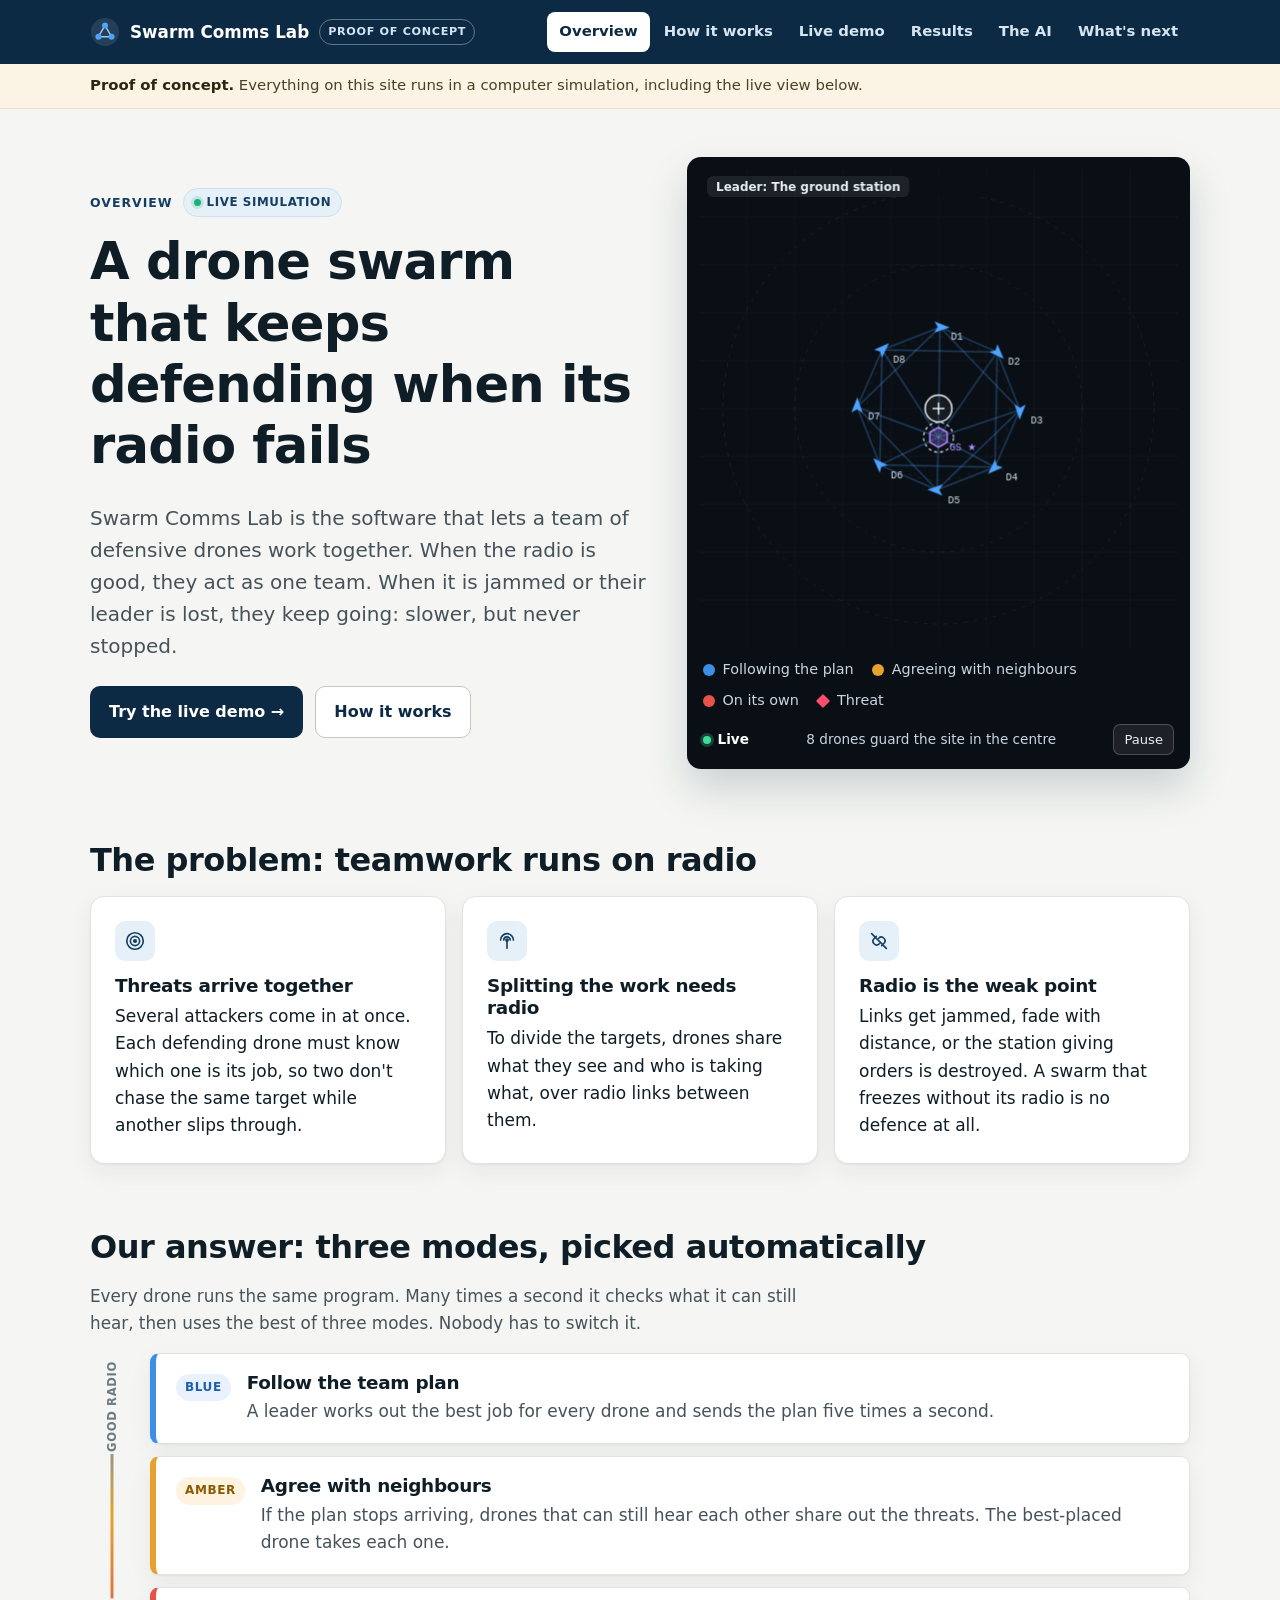
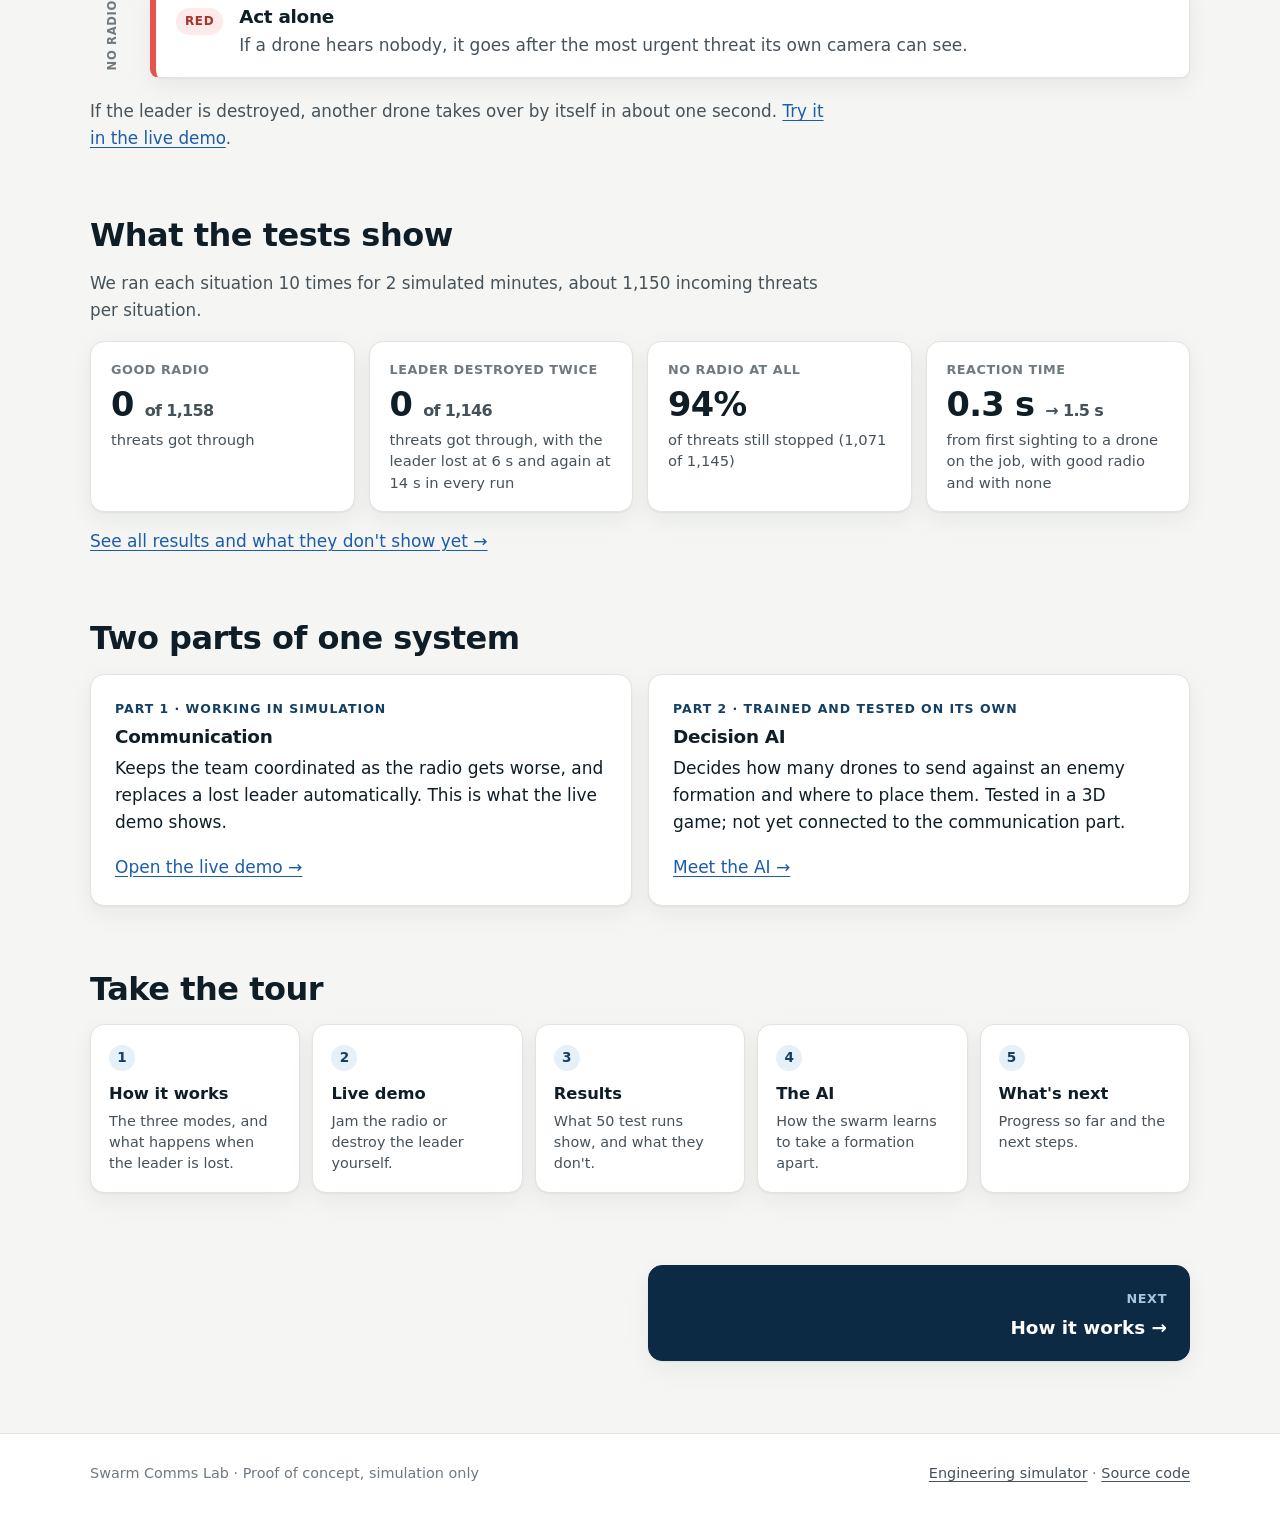
==== investors/index.html @ 2f8d7235 "Add the investor site: a plain-language tour of Swarm Comms Lab Six pages under investors/ for a fir" ====
<!doctype html>
<html lang="en">
<head>
<meta charset="utf-8">
<meta name="viewport" content="width=device-width, initial-scale=1">
<title>Swarm Comms Lab · A drone swarm that keeps defending when its radio fails</title>
<meta name="description" content="Software that keeps a team of defensive drones working together, even when the radio is jammed or the leader is lost.">
<link rel="stylesheet" href="assets/site.css">
<script src="assets/site.js" defer></script>
<script type="module" src="assets/demo.js"></script>
</head>
<body>
<a class="skip" href="#main">Skip to content</a>
<header class="site-header">
  <div class="wrap">
    <a class="brand" href="index.html"><svg viewBox="0 0 32 32" aria-hidden="true"><circle cx="16" cy="16" r="15" fill="#fff" fill-opacity=".1"/><path d="M16 9 L9 21 L23 21 Z" fill="none" stroke="#9fc8ef" stroke-width="1.6"/><circle cx="16" cy="9" r="3.2" fill="#4da3ff"/><circle cx="9" cy="21" r="3.2" fill="#4da3ff"/><circle cx="23" cy="21" r="3.2" fill="#4da3ff"/></svg>Swarm Comms Lab <span class="poc">Proof of concept</span></a>
    <button class="menu-toggle" aria-expanded="false" aria-controls="site-nav">Menu</button>
    <nav class="site-nav" id="site-nav" aria-label="Main">
      <ul>
        <li><a href="index.html" aria-current="page"><span class="step">1</span>Overview</a></li>
        <li><a href="how-it-works.html"><span class="step">2</span>How it works</a></li>
        <li><a href="live-demo.html"><span class="step">3</span>Live demo</a></li>
        <li><a href="results.html"><span class="step">4</span>Results</a></li>
        <li><a href="ai.html"><span class="step">5</span>The AI</a></li>
        <li><a href="next.html"><span class="step">6</span>What's next</a></li>
      </ul>
    </nav>
  </div>
</header>
<div class="notice"><div class="wrap"><b>Proof of concept.</b> Everything on this site runs in a computer simulation, including the live view below.</div></div>

<main id="main">
  <div class="wrap">
    <section class="hero">
      <div>
        <div class="kicker">Overview <span class="chip"><span class="dot"></span>Live simulation</span></div>
        <h1>A drone swarm that keeps defending when its radio fails</h1>
        <p class="lead">Swarm Comms Lab is the software that lets a team of defensive drones work together. When the radio is good, they act as one team. When it is jammed or their leader is lost, they keep going: slower, but never stopped.</p>
        <div class="actions">
          <a class="btn btn-primary" href="live-demo.html">Try the live demo →</a>
          <a class="btn btn-ghost" href="how-it-works.html">How it works</a>
        </div>
      </div>
      <div class="hero-visual" data-demo>
        <div class="radar-card">
          <canvas aria-label="Live simulation: eight drones defend a site in the centre against incoming threats"></canvas>
          <ul class="legend on-dark" style="padding:10px 4px 2px">
            <li><span class="sw m3"></span>Following the plan</li>
            <li><span class="sw m2"></span>Agreeing with neighbours</li>
            <li><span class="sw m1"></span>On its own</li>
            <li><span class="sw enemy"></span>Threat</li>
          </ul>
          <div class="radar-caption"><span class="live">Live</span><span>8 drones guard the site in the centre</span><button type="button" data-action="play">Pause</button></div>
        </div>
      </div>
    </section>
  </div>

  <section class="section">
    <div class="wrap">
      <h2>The problem: teamwork runs on radio</h2>
      <div class="grid-3">
        <div class="card">
          <div class="icon-badge"><svg viewBox="0 0 24 24" fill="none" stroke="currentColor" stroke-width="1.8" stroke-linecap="round" aria-hidden="true"><circle cx="12" cy="12" r="9"/><circle cx="12" cy="12" r="5"/><circle cx="12" cy="12" r="1.4" fill="currentColor"/></svg></div>
          <h3>Threats arrive together</h3>
          <p>Several attackers come in at once. Each defending drone must know which one is its job, so two don't chase the same target while another slips through.</p>
        </div>
        <div class="card">
          <div class="icon-badge"><svg viewBox="0 0 24 24" fill="none" stroke="currentColor" stroke-width="1.8" stroke-linecap="round" aria-hidden="true"><path d="M5 11a7 7 0 0 1 14 0M8.5 11a3.5 3.5 0 0 1 7 0"/><circle cx="12" cy="11" r="1.2" fill="currentColor"/><path d="M12 12.5V20"/></svg></div>
          <h3>Splitting the work needs radio</h3>
          <p>To divide the targets, drones share what they see and who is taking what, over radio links between them.</p>
        </div>
        <div class="card">
          <div class="icon-badge"><svg viewBox="0 0 24 24" fill="none" stroke="currentColor" stroke-width="1.8" stroke-linecap="round" aria-hidden="true"><path d="M9 7 6.5 9.5a4 4 0 0 0 5.7 5.6M15 17l2.5-2.5a4 4 0 0 0-5.7-5.6M4 4l16 16"/></svg></div>
          <h3>Radio is the weak point</h3>
          <p>Links get jammed, fade with distance, or the station giving orders is destroyed. A swarm that freezes without its radio is no defence at all.</p>
        </div>
      </div>
    </div>
  </section>

  <section class="section">
    <div class="wrap">
      <h2>Our answer: three modes, picked automatically</h2>
      <p class="intro">Every drone runs the same program. Many times a second it checks what it can still hear, then uses the best of three modes. Nobody has to switch it.</p>
      <div class="ladder">
        <div class="axis" aria-hidden="true"><span>Good radio</span><span>No radio</span></div>
        <div class="mode m3"><span class="tag">Blue</span><h3>Follow the team plan</h3><p>A leader works out the best job for every drone and sends the plan five times a second.</p></div>
        <div class="mode m2"><span class="tag">Amber</span><h3>Agree with neighbours</h3><p>If the plan stops arriving, drones that can still hear each other share out the threats. The best-placed drone takes each one.</p></div>
        <div class="mode m1"><span class="tag">Red</span><h3>Act alone</h3><p>If a drone hears nobody, it goes after the most urgent threat its own camera can see.</p></div>
      </div>
      <p class="intro" style="margin-top:20px">If the leader is destroyed, another drone takes over by itself in about one second. <a href="live-demo.html">Try it in the live demo</a>.</p>
    </div>
  </section>

  <section class="section">
    <div class="wrap">
      <h2>What the tests show</h2>
      <p class="intro">We ran each situation 10 times for 2 simulated minutes, about 1,150 incoming threats per situation.</p>
      <div class="stats">
        <div class="stat"><div class="label">Good radio</div><div class="value">0 <small>of 1,158</small></div><div class="note">threats got through</div></div>
        <div class="stat"><div class="label">Leader destroyed twice</div><div class="value">0 <small>of 1,146</small></div><div class="note">threats got through, with the leader lost at 6 s and again at 14 s in every run</div></div>
        <div class="stat"><div class="label">No radio at all</div><div class="value">94%</div><div class="note">of threats still stopped (1,071 of 1,145)</div></div>
        <div class="stat"><div class="label">Reaction time</div><div class="value">0.3 s <small>→ 1.5 s</small></div><div class="note">from first sighting to a drone on the job, with good radio and with none</div></div>
      </div>
      <p style="margin-top:16px"><a href="results.html">See all results and what they don't show yet →</a></p>
    </div>
  </section>

  <section class="section">
    <div class="wrap">
      <h2>Two parts of one system</h2>
      <div class="grid-2">
        <div class="card">
          <div class="kicker" style="margin-bottom:8px">Part 1 · Working in simulation</div>
          <h3>Communication</h3>
          <p>Keeps the team coordinated as the radio gets worse, and replaces a lost leader automatically. This is what the live demo shows.</p>
          <p><a href="live-demo.html">Open the live demo →</a></p>
        </div>
        <div class="card">
          <div class="kicker" style="margin-bottom:8px">Part 2 · Trained and tested on its own</div>
          <h3>Decision AI</h3>
          <p>Decides how many drones to send against an enemy formation and where to place them. Tested in a 3D game; not yet connected to the communication part.</p>
          <p><a href="ai.html">Meet the AI →</a></p>
        </div>
      </div>
    </div>
  </section>

  <section class="section">
    <div class="wrap">
      <h2>Take the tour</h2>
      <ol class="tour">
        <li><a href="how-it-works.html"><b>How it works</b><span>The three modes, and what happens when the leader is lost.</span></a></li>
        <li><a href="live-demo.html"><b>Live demo</b><span>Jam the radio or destroy the leader yourself.</span></a></li>
        <li><a href="results.html"><b>Results</b><span>What 50 test runs show, and what they don't.</span></a></li>
        <li><a href="ai.html"><b>The AI</b><span>How the swarm learns to take a formation apart.</span></a></li>
        <li><a href="next.html"><b>What's next</b><span>Progress so far and the next steps.</span></a></li>
      </ol>
    </div>
  </section>

  <div class="wrap">
    <nav class="pager" aria-label="Next page">
      <a class="next primary" href="how-it-works.html"><span class="dir">Next</span><b>How it works →</b></a>
    </nav>
  </div>
</main>

<footer class="site-footer">
  <div class="wrap">
    <span>Swarm Comms Lab · Proof of concept, simulation only</span>
    <span><a href="../index.html">Engineering simulator</a> · <a href="https://github.com/mailabhiramsrinivas-art/swarm-comms-lab">Source code</a></span>
  </div>
</footer>
</body>
</html>
---- investors/assets/site.css ----
/* Swarm Comms Lab, investor site. One light design system shared by every page. */
:root {
  color-scheme: light;
  --page: #f5f6f3;
  --card: #ffffff;
  --ink: #0f1d26;
  --ink-2: #46525a;
  --muted: #6f7a80;
  --line: #e1e4df;
  --line-strong: #c3c8c2;
  --brand: #0c2a43;
  --brand-2: #143f63;
  --link: #1c5cab;
  --focus: #2a78d6;
  /* the three drone modes, the same hues the simulator draws */
  --m3: #3b8fe6;
  --m2: #e5a32e;
  --m1: #e5534b;
  --gs: #8f6ad8;
  --m3-wash: #e8f1fc;
  --m2-wash: #fdf3e0;
  --m1-wash: #fcebea;
  --bar: #2a78d6;
  --good-bg: #ebf6ef;
  --good-line: #c4e5cf;
  --warn-bg: #fdf4e3;
  --warn-line: #f0dcae;
  --radar: #0a0f15;
  --radius: 14px;
  --radius-sm: 9px;
  --shadow: 0 1px 2px rgba(15, 29, 38, 0.05), 0 8px 24px rgba(15, 29, 38, 0.06);
  --max: 1140px;
  font-family: system-ui, -apple-system, "Segoe UI", Roboto, sans-serif;
}

* { box-sizing: border-box; }
html { scroll-behavior: smooth; }
body { margin: 0; background: var(--page); color: var(--ink); font-size: 17px; line-height: 1.6; -webkit-font-smoothing: antialiased; }
img, svg { max-width: 100%; }
img { height: auto; }
a { color: var(--link); text-underline-offset: 3px; }
a:hover { text-decoration-thickness: 2px; }
:focus-visible { outline: 3px solid var(--focus); outline-offset: 2px; border-radius: 4px; }
h1, h2, h3 { line-height: 1.2; letter-spacing: -0.015em; margin: 0 0 .5em; }
h1 { font-size: clamp(2rem, 4.4vw, 3.2rem); font-weight: 750; }
h2 { font-size: clamp(1.45rem, 2.6vw, 2rem); font-weight: 720; }
h3 { font-size: 1.15rem; font-weight: 680; }
p { margin: 0 0 1em; }
.wrap { max-width: var(--max); margin: 0 auto; padding: 0 20px; }
.skip { position: absolute; left: -999px; top: 8px; background: var(--card); padding: 8px 12px; z-index: 30; }
.skip:focus { left: 8px; }

/* ---------- header / navigation ---------- */
.site-header { background: var(--brand); color: #fff; position: sticky; top: 0; z-index: 20; }
.site-header .wrap { display: flex; align-items: center; gap: 20px; min-height: 64px; }
.brand { display: flex; align-items: center; gap: 10px; color: #fff; text-decoration: none; font-weight: 720; font-size: 1.05rem; white-space: nowrap; }
.brand svg { width: 30px; height: 30px; flex: none; }
.brand .poc { font-size: .7rem; font-weight: 650; letter-spacing: .06em; text-transform: uppercase; padding: 3px 8px; border: 1px solid rgba(255,255,255,.35); border-radius: 99px; color: #d4e4f2; }
.site-nav { margin-left: auto; }
.site-nav ul { list-style: none; display: flex; gap: 2px; margin: 0; padding: 0; }
.site-nav a { display: block; padding: 8px 12px; border-radius: 8px; color: #d6e5f1; text-decoration: none; font-size: .93rem; font-weight: 560; }
.site-nav a:hover { background: rgba(255,255,255,.1); color: #fff; }
.site-nav a[aria-current="page"] { background: #fff; color: var(--brand); }
.site-nav .step { display: none; }
.menu-toggle { display: none; margin-left: auto; background: transparent; color: #fff; border: 1px solid rgba(255,255,255,.4); border-radius: 8px; padding: 7px 12px; font: inherit; font-size: .9rem; cursor: pointer; }
@media (max-width: 560px) { .brand .poc { display: none; } .brand { font-size: 1rem; } }
@media (max-width: 940px) {
  .menu-toggle { display: block; }
  .site-nav { display: none; position: absolute; left: 0; right: 0; top: 64px; background: var(--brand); padding: 8px 16px 16px; box-shadow: 0 12px 24px rgba(0,0,0,.2); }
  .site-nav.open { display: block; }
  .site-nav ul { flex-direction: column; gap: 4px; }
  .site-nav a { padding: 11px 12px; font-size: 1rem; }
  .site-nav .step { display: inline-block; width: 1.6em; color: #8fb0cc; font-variant-numeric: tabular-nums; }
  .site-nav a[aria-current="page"] .step { color: var(--brand); }
}

/* ---------- notice banner ---------- */
.notice { background: #fbf3e4; border-bottom: 1px solid #efe0c2; font-size: .93rem; color: #4d3f22; }
.notice .wrap { padding-top: 10px; padding-bottom: 10px; }
.notice b { color: #2e2511; }

/* ---------- page head ---------- */
main { padding-bottom: 72px; }
.page-head { padding: 48px 0 8px; }
.kicker { display: flex; flex-wrap: wrap; align-items: center; gap: 10px; margin-bottom: 14px; font-size: .78rem; font-weight: 700; letter-spacing: .08em; text-transform: uppercase; color: var(--brand-2); }
.chip { display: inline-flex; align-items: center; gap: 6px; padding: 4px 10px; border-radius: 99px; background: #e6f0f8; color: var(--brand-2); font-size: .74rem; letter-spacing: .05em; border: 1px solid #cfe0ee; }
.chip .dot { width: 7px; height: 7px; border-radius: 50%; background: #1baf7a; box-shadow: 0 0 0 3px rgba(27,175,122,.18); }
.lead { font-size: clamp(1.08rem, 1.6vw, 1.25rem); color: var(--ink-2); max-width: 46em; }
.muted { color: var(--muted); }
.small { font-size: .88rem; }

/* ---------- sections ---------- */
.section { margin-top: 64px; }
.section > .wrap > p.intro, .section p.intro { color: var(--ink-2); max-width: 44em; font-size: 1.05rem; }
.card { background: var(--card); border: 1px solid var(--line); border-radius: var(--radius); box-shadow: var(--shadow); padding: 24px; }
.grid-3 { display: grid; grid-template-columns: repeat(3, minmax(0, 1fr)); gap: 16px; }
.grid-2 { display: grid; grid-template-columns: repeat(2, minmax(0, 1fr)); gap: 16px; }
@media (max-width: 860px) { .grid-3, .grid-2 { grid-template-columns: 1fr; } }
.card h3 { margin-bottom: .35em; }
.card p:last-child { margin-bottom: 0; }
.icon-badge { width: 40px; height: 40px; border-radius: 10px; display: grid; place-items: center; background: #e6f0f8; color: var(--brand-2); margin-bottom: 14px; }
.icon-badge svg { width: 22px; height: 22px; }

/* ---------- buttons ---------- */
.actions { display: flex; flex-wrap: wrap; gap: 12px; margin-top: 24px; }
.btn { display: inline-flex; align-items: center; gap: 8px; padding: 12px 18px; border-radius: 10px; font: inherit; font-weight: 640; font-size: 1rem; text-decoration: none; cursor: pointer; border: 1px solid transparent; }
.btn-primary { background: var(--brand); color: #fff; }
.btn-primary:hover { background: var(--brand-2); }
.btn-ghost { background: var(--card); color: var(--brand); border-color: var(--line-strong); }
.btn-ghost:hover { border-color: var(--brand); }

/* ---------- hero ---------- */
.hero { display: grid; grid-template-columns: minmax(0, 1.05fr) minmax(0, .95fr); gap: 40px; align-items: center; padding: 48px 0 8px; }
@media (max-width: 900px) { .hero { grid-template-columns: 1fr; gap: 28px; } }
.hero-visual { position: relative; }
.radar-card { background: var(--radar); border-radius: var(--radius); padding: 12px; box-shadow: 0 20px 40px rgba(12, 42, 67, .18); }
.radar-card canvas { display: block; width: 100%; aspect-ratio: 1; border-radius: 8px; }
.radar-caption { display: flex; align-items: center; justify-content: space-between; gap: 12px; color: #c9d6e2; font-size: .85rem; padding: 10px 4px 2px; }
.live { display: inline-flex; align-items: center; gap: 7px; font-weight: 650; color: #fff; }
.live::before { content: ""; width: 8px; height: 8px; border-radius: 50%; background: #3ddc97; box-shadow: 0 0 0 3px rgba(61,220,151,.25); }
.radar-caption button { background: rgba(255,255,255,.08); color: #e6eef6; border: 1px solid rgba(255,255,255,.2); border-radius: 7px; padding: 4px 10px; font: inherit; font-size: .82rem; cursor: pointer; }

/* ---------- legend (drone modes) ---------- */
.legend { display: flex; flex-wrap: wrap; gap: 8px 18px; font-size: .9rem; color: var(--ink-2); margin: 0; padding: 0; list-style: none; }
.legend li { display: inline-flex; align-items: center; gap: 8px; }
.sw { width: 12px; height: 12px; border-radius: 50%; flex: none; }
.sw.m3 { background: var(--m3); } .sw.m2 { background: var(--m2); } .sw.m1 { background: var(--m1); } .sw.gs { background: var(--gs); }
.sw.enemy { background: #ff4d6d; border-radius: 1px; width: 10px; height: 10px; transform: rotate(45deg); margin: 0 1px; }
.sw.site { background: #e8eef5; border: 2px solid #9aa9b8; }
.legend.on-dark { color: #c9d6e2; }

/* ---------- the three modes ladder ---------- */
.ladder { display: grid; grid-template-columns: 44px minmax(0, 1fr); gap: 0 16px; }
.ladder .axis { grid-row: 1 / 4; position: relative; display: flex; flex-direction: column; justify-content: space-between; align-items: center; font-size: .72rem; font-weight: 700; letter-spacing: .06em; text-transform: uppercase; color: var(--muted); padding: 6px 0; }
.ladder .axis::before { content: ""; position: absolute; top: 28px; bottom: 28px; left: 50%; width: 3px; transform: translateX(-50%); border-radius: 3px; background: linear-gradient(var(--m3), var(--m2), var(--m1)); }
.ladder .axis span { background: var(--page); position: relative; padding: 2px 0; writing-mode: vertical-rl; transform: rotate(180deg); }
.mode { display: grid; grid-template-columns: auto minmax(0, 1fr); gap: 4px 16px; align-items: start; background: var(--card); border: 1px solid var(--line); border-left: 6px solid; border-radius: var(--radius-sm); padding: 18px 20px; margin-bottom: 12px; box-shadow: var(--shadow); }
.mode:last-child { margin-bottom: 0; }
.mode.m3 { border-left-color: var(--m3); } .mode.m2 { border-left-color: var(--m2); } .mode.m1 { border-left-color: var(--m1); }
.mode .tag { grid-row: 1 / 3; font-size: .75rem; font-weight: 700; letter-spacing: .05em; text-transform: uppercase; padding: 4px 9px; border-radius: 99px; white-space: nowrap; margin-top: 2px; }
.mode.m3 .tag { background: var(--m3-wash); color: #1d5fa8; } .mode.m2 .tag { background: var(--m2-wash); color: #8a5a00; } .mode.m1 .tag { background: var(--m1-wash); color: #a8322c; }
.mode h3 { margin: 0; }
.mode p { margin: 0; color: var(--ink-2); }
@media (max-width: 560px) { .mode { grid-template-columns: 1fr; } .mode .tag { grid-row: auto; justify-self: start; } .ladder { grid-template-columns: 1fr; } .ladder .axis { display: none; } }

/* ---------- stat tiles ---------- */
.stats { display: grid; grid-template-columns: repeat(4, minmax(0, 1fr)); gap: 14px; }
.stats.three { grid-template-columns: repeat(3, minmax(0, 1fr)); }
@media (max-width: 900px) { .stats, .stats.three { grid-template-columns: repeat(2, minmax(0, 1fr)); } }
@media (max-width: 480px) { .stats, .stats.three { grid-template-columns: 1fr; } }
.stat { background: var(--card); border: 1px solid var(--line); border-radius: var(--radius); padding: 18px 20px; box-shadow: var(--shadow); }
.stat .label { font-size: .8rem; font-weight: 650; letter-spacing: .04em; text-transform: uppercase; color: var(--muted); }
.stat .value { font-size: 2.1rem; font-weight: 760; letter-spacing: -0.02em; line-height: 1.15; margin: 6px 0 4px; font-variant-numeric: tabular-nums; }
.stat .value small { font-size: 1rem; font-weight: 650; color: var(--ink-2); }
.stat .note { font-size: .92rem; color: var(--ink-2); line-height: 1.45; }

/* ---------- numbered steps ---------- */
.steps { display: grid; grid-template-columns: repeat(4, minmax(0, 1fr)); gap: 14px; list-style: none; padding: 0; margin: 0; counter-reset: s; }
@media (max-width: 900px) { .steps { grid-template-columns: repeat(2, minmax(0, 1fr)); } }
@media (max-width: 520px) { .steps { grid-template-columns: 1fr; } }
.steps li { counter-increment: s; background: var(--card); border: 1px solid var(--line); border-radius: var(--radius); padding: 18px 18px 18px 60px; position: relative; box-shadow: var(--shadow); color: var(--ink-2); font-size: .97rem; }
.steps li::before { content: counter(s); position: absolute; left: 18px; top: 17px; width: 30px; height: 30px; border-radius: 50%; background: var(--brand); color: #fff; display: grid; place-items: center; font-weight: 700; font-size: .9rem; }
.steps li b { color: var(--ink); display: block; }

/* ---------- tour tiles (overview) ---------- */
.tour { display: grid; grid-template-columns: repeat(5, minmax(0, 1fr)); gap: 12px; list-style: none; padding: 0; margin: 0; counter-reset: t; }
@media (max-width: 980px) { .tour { grid-template-columns: repeat(2, minmax(0, 1fr)); } }
@media (max-width: 520px) { .tour { grid-template-columns: 1fr; } }
.tour li { counter-increment: t; }
.tour a { display: block; height: 100%; background: var(--card); border: 1px solid var(--line); border-radius: var(--radius); padding: 18px; text-decoration: none; color: var(--ink); box-shadow: var(--shadow); transition: border-color .15s, transform .15s; }
.tour a:hover { border-color: var(--brand-2); transform: translateY(-2px); }
.tour a::before { content: counter(t); display: inline-grid; place-items: center; width: 26px; height: 26px; border-radius: 50%; background: #e6f0f8; color: var(--brand-2); font-weight: 700; font-size: .85rem; margin-bottom: 10px; }
.tour b { display: block; font-size: 1.02rem; }
.tour span { display: block; color: var(--ink-2); font-size: .9rem; line-height: 1.45; margin-top: 4px; }

/* ---------- callouts ---------- */
.callouts { display: grid; grid-template-columns: repeat(2, minmax(0, 1fr)); gap: 16px; }
@media (max-width: 760px) { .callouts { grid-template-columns: 1fr; } }
.callout { border-radius: var(--radius); padding: 22px 24px; border: 1px solid; }
.callout.good { background: var(--good-bg); border-color: var(--good-line); }
.callout.warn { background: var(--warn-bg); border-color: var(--warn-line); }
.callout h3 { display: flex; align-items: center; gap: 8px; }
.callout ul { margin: 0; padding-left: 1.2em; color: var(--ink-2); }
.callout li { margin-bottom: 8px; }
.callout li:last-child { margin-bottom: 0; }

/* ---------- decision flow (how it works) ---------- */
.flow { display: grid; gap: 0; max-width: 860px; }
.flow-row { display: grid; grid-template-columns: minmax(0, 1fr) 72px minmax(0, 1fr); align-items: center; }
.flow-q, .flow-a { border-radius: var(--radius-sm); padding: 16px 18px; }
.flow-q { background: var(--card); border: 1.5px solid var(--line-strong); font-weight: 640; }
.flow-a { border: 1px solid var(--line); border-left: 6px solid; background: var(--card); box-shadow: var(--shadow); }
.flow-a b { display: block; }
.flow-a span { color: var(--ink-2); font-size: .93rem; line-height: 1.45; display: block; margin-top: 2px; }
.flow-a.m3 { border-left-color: var(--m3); } .flow-a.m2 { border-left-color: var(--m2); } .flow-a.m1 { border-left-color: var(--m1); }
.flow-yes { text-align: center; font-size: .78rem; font-weight: 700; color: var(--muted); text-transform: uppercase; letter-spacing: .05em; position: relative; }
.flow-yes::after { content: ""; display: block; height: 2px; background: var(--line-strong); margin: 4px 8px 0; }
.flow-yes::before { content: ""; position: absolute; right: 6px; bottom: -4px; border: 5px solid transparent; border-left-color: var(--line-strong); }
.flow-no { grid-column: 1; justify-self: center; font-size: .78rem; font-weight: 700; color: var(--muted); text-transform: uppercase; letter-spacing: .05em; padding: 6px 0; display: flex; flex-direction: column; align-items: center; }
.flow-no::before { content: ""; width: 2px; height: 14px; background: var(--line-strong); }
.flow-no::after { content: ""; width: 2px; height: 14px; background: var(--line-strong); }
.flow-last { grid-column: 1; }
@media (max-width: 640px) {
  .flow-row { grid-template-columns: 1fr; }
  .flow-yes { padding: 6px 0; } .flow-yes::after, .flow-yes::before { display: none; }
  .flow-yes span::after { content: " ↓"; }
}

/* ---------- leader-loss timeline ---------- */
.card.timeline { padding: 24px 28px 26px; }
.tl-marks { position: relative; height: 52px; }
.tl-mark { position: absolute; bottom: 0; transform: translateX(-50%); text-align: center; white-space: nowrap; }
.tl-mark .t { font-weight: 760; font-size: 1.05rem; font-variant-numeric: tabular-nums; }
.tl-mark .pin { width: 2px; height: 16px; background: var(--ink); margin: 2px auto 0; }
.tl-track { position: relative; height: 14px; border-radius: 99px; display: flex; overflow: hidden; }
.tl-track .seg { height: 100%; }
.tl-labels { display: grid; grid-template-columns: 36fr 39fr 25fr; gap: 0; margin-top: 16px; }
.tl-labels div { padding-right: 16px; }
.tl-labels div { font-size: .95rem; color: var(--ink-2); }
.tl-labels b { color: var(--ink); display: block; }
@media (max-width: 640px) { .tl-labels { grid-template-columns: 1fr; gap: 12px; } .tl-mark .t { font-size: .95rem; } }

/* ---------- live demo ---------- */
.demo { display: grid; grid-template-columns: minmax(0, 1.15fr) minmax(0, .85fr); gap: 20px; align-items: start; }
@media (max-width: 920px) { .demo { grid-template-columns: 1fr; } }
.demo .radar-card .legend { padding: 10px 4px 4px; }
.panel { background: var(--card); border: 1px solid var(--line); border-radius: var(--radius); box-shadow: var(--shadow); padding: 20px; }
.panel h2 { font-size: 1.15rem; margin-bottom: 12px; }
.panel + .panel { margin-top: 16px; }
.controls { display: grid; gap: 10px; }
.ctl { display: grid; grid-template-columns: 40px minmax(0, 1fr); gap: 2px 12px; align-items: center; text-align: left; width: 100%; background: var(--page); border: 1px solid var(--line); border-radius: 11px; padding: 12px 14px; font: inherit; color: var(--ink); cursor: pointer; transition: border-color .15s, background .15s; }
.ctl:hover { border-color: var(--brand-2); background: #fff; }
.ctl .ic { grid-row: 1 / 3; width: 40px; height: 40px; border-radius: 10px; display: grid; place-items: center; background: #fff; border: 1px solid var(--line); }
.ctl .ic svg { width: 20px; height: 20px; }
.ctl b { font-size: 1rem; }
.ctl span { font-size: .86rem; color: var(--ink-2); line-height: 1.35; }
.ctl[aria-pressed="true"] { background: #fff3f2; border-color: var(--m1); }
.ctl[aria-pressed="true"] b::after { content: "  · ON"; color: #a8322c; font-size: .8rem; letter-spacing: .04em; }
.ctl-row { display: flex; gap: 8px; flex-wrap: wrap; margin-top: 4px; }
.ctl-row button { flex: 1; font: inherit; font-size: .9rem; padding: 9px 10px; border-radius: 9px; border: 1px solid var(--line-strong); background: #fff; cursor: pointer; color: var(--ink); }
.ctl-row button:hover { border-color: var(--brand); }
.readout { display: grid; grid-template-columns: repeat(2, minmax(0, 1fr)); gap: 10px; }
.readout > div { background: var(--page); border-radius: 10px; padding: 10px 12px; }
.readout dt { font-size: .74rem; font-weight: 650; letter-spacing: .05em; text-transform: uppercase; color: var(--muted); }
.readout dd { margin: 2px 0 0; font-size: 1.35rem; font-weight: 740; font-variant-numeric: tabular-nums; }
.readout .wide { grid-column: 1 / -1; }
.readout .wide dd { font-size: 1.05rem; font-weight: 650; }
.modes-bar { display: flex; height: 10px; border-radius: 99px; overflow: hidden; background: var(--line); margin-top: 8px; }
.modes-bar i { display: block; height: 100%; transition: width .3s; }
.modes-count { display: flex; gap: 14px; font-size: .86rem; color: var(--ink-2); margin-top: 6px; flex-wrap: wrap; }
.modes-count span { display: inline-flex; align-items: center; gap: 6px; }
.feed { list-style: none; margin: 0; padding: 0; display: grid; gap: 8px; min-height: 120px; }
.feed li { display: grid; grid-template-columns: 44px minmax(0, 1fr); gap: 8px; font-size: .93rem; color: var(--ink-2); line-height: 1.4; }
.feed time { color: var(--muted); font-variant-numeric: tabular-nums; font-size: .85rem; }
.feed li.fresh { color: var(--ink); font-weight: 600; }
.feed li.none { display: block; color: var(--muted); }

/* ---------- bar chart (results) ---------- */
.chart-card { background: var(--card); border: 1px solid var(--line); border-radius: var(--radius); padding: 24px; box-shadow: var(--shadow); }
.chart-card .sub { color: var(--ink-2); font-size: .95rem; margin-top: -4px; }
.bars { list-style: none; margin: 18px 0 0; padding: 0; display: grid; gap: 12px; }
.bars li { display: grid; grid-template-columns: 210px minmax(0, 1fr); gap: 4px 14px; align-items: center; }
.bars .name { font-size: .95rem; font-weight: 600; }
.bars .name small { display: block; font-weight: 400; color: var(--muted); font-size: .82rem; }
.bars .track { position: relative; height: 26px; display: flex; align-items: center; gap: 10px; border-left: 1px solid var(--line-strong); }
.bars .fill { height: 18px; background: var(--bar); border-radius: 0 4px 4px 0; min-width: 2px; }
.bars .val { font-size: .92rem; font-weight: 650; font-variant-numeric: tabular-nums; white-space: nowrap; }
.bars li:hover .fill { filter: brightness(1.12); }
.axis-row { display: grid; grid-template-columns: 210px minmax(0, 1fr); gap: 14px; margin-top: 8px; }
.axis-ticks { position: relative; height: 18px; font-size: .78rem; color: var(--muted); font-variant-numeric: tabular-nums; }
.axis-ticks span { position: absolute; transform: translateX(-50%); white-space: nowrap; }
.axis-ticks span:first-child { transform: none; }
@media (max-width: 640px) {
  .bars li, .axis-row { grid-template-columns: 1fr; }
  .axis-row > div:first-child { display: none; }
}
.tip { position: fixed; z-index: 40; pointer-events: none; background: var(--ink); color: #fff; font-size: .85rem; line-height: 1.4; padding: 8px 10px; border-radius: 8px; max-width: 260px; box-shadow: 0 8px 20px rgba(0,0,0,.2); opacity: 0; transition: opacity .1s; }
.tip.show { opacity: 1; }

/* ---------- tables ---------- */
details.more { margin-top: 16px; }
details.more summary { cursor: pointer; color: var(--link); font-weight: 600; font-size: .95rem; }
.table-wrap { overflow-x: auto; margin-top: 12px; }
table { border-collapse: collapse; width: 100%; font-size: .93rem; background: var(--card); }
th, td { text-align: left; padding: 10px 12px; border-bottom: 1px solid var(--line); vertical-align: top; }
th { font-size: .78rem; text-transform: uppercase; letter-spacing: .05em; color: var(--muted); font-weight: 650; }
td.num, th.num { text-align: right; font-variant-numeric: tabular-nums; white-space: nowrap; }

/* ---------- technical details fold ---------- */
.tech { margin-top: 40px; background: var(--card); border: 1px solid var(--line); border-radius: var(--radius); }
.tech > summary { cursor: pointer; padding: 18px 22px; font-weight: 680; list-style: none; display: flex; align-items: center; justify-content: space-between; gap: 12px; }
.tech > summary::-webkit-details-marker { display: none; }
.tech > summary::after { content: "Show"; font-size: .85rem; font-weight: 600; color: var(--link); }
.tech[open] > summary::after { content: "Hide"; }
.tech > summary span { color: var(--muted); font-weight: 500; font-size: .9rem; display: block; }
.tech .body { padding: 0 22px 22px; color: var(--ink-2); font-size: .96rem; }
.tech .body h4 { color: var(--ink); margin: 18px 0 6px; font-size: 1rem; }

/* ---------- formation illustration (AI page) ---------- */
.fig-steps { display: grid; grid-template-columns: repeat(3, minmax(0, 1fr)); gap: 16px; }
@media (max-width: 860px) { .fig-steps { grid-template-columns: 1fr; } }
.fig-steps .card { padding: 20px; }
.fig-steps svg { display: block; width: 100%; height: auto; background: #f7f8f6; border-radius: 10px; margin-bottom: 14px; }
.fig-steps .n { font-size: .78rem; font-weight: 700; letter-spacing: .06em; text-transform: uppercase; color: var(--brand-2); }
.shot { margin: 0; }
.shot img { display: block; width: 100%; border-radius: var(--radius); border: 1px solid var(--line); box-shadow: var(--shadow); }
.shot figcaption { font-size: .88rem; color: var(--muted); margin-top: 8px; }

/* ---------- progress timeline (what's next) ---------- */
.road { list-style: none; margin: 0; padding: 0; position: relative; }
.road::before { content: ""; position: absolute; left: 15px; top: 8px; bottom: 8px; width: 2px; background: var(--line-strong); }
.road li { position: relative; padding: 0 0 22px 52px; }
.road li:last-child { padding-bottom: 0; }
.road li::before { content: ""; position: absolute; left: 7px; top: 4px; width: 18px; height: 18px; border-radius: 50%; background: var(--card); border: 3px solid var(--line-strong); }
.road li.done::before { background: #1baf7a; border-color: #1baf7a; }
.road li.next::before { border-color: var(--brand-2); }
.road .when { font-size: .8rem; font-weight: 700; letter-spacing: .05em; text-transform: uppercase; color: var(--muted); }
.road b { display: block; font-size: 1.05rem; }
.road p { margin: 2px 0 0; color: var(--ink-2); }

/* ---------- next / previous ---------- */
.pager { display: grid; grid-template-columns: repeat(2, minmax(0, 1fr)); gap: 16px; margin-top: 72px; }
@media (max-width: 640px) { .pager { grid-template-columns: 1fr; } }
.pager a { display: block; background: var(--card); border: 1px solid var(--line); border-radius: var(--radius); padding: 18px 22px; text-decoration: none; color: var(--ink); box-shadow: var(--shadow); transition: border-color .15s; }
.pager a:hover { border-color: var(--brand-2); }
.pager .dir { font-size: .8rem; font-weight: 650; letter-spacing: .05em; text-transform: uppercase; color: var(--muted); }
.pager b { display: block; font-size: 1.15rem; margin-top: 2px; }
.pager .next { text-align: right; grid-column: 2; }
.pager .next.primary { background: var(--brand); border-color: var(--brand); color: #fff; }
.pager .next.primary .dir { color: #a9c3da; }
@media (max-width: 640px) { .pager .next { grid-column: 1; text-align: left; } }

/* ---------- footer ---------- */
.site-footer { border-top: 1px solid var(--line); background: var(--card); padding: 28px 0; font-size: .9rem; color: var(--muted); }
.site-footer .wrap { display: flex; flex-wrap: wrap; justify-content: space-between; gap: 12px; }
.site-footer a { color: var(--ink-2); }

@media (prefers-reduced-motion: reduce) { html { scroll-behavior: auto; } .tour a, .pager a { transition: none; } }
.stats.five { grid-template-columns: repeat(5, minmax(0, 1fr)); }
@media (max-width: 1000px) { .stats.five { grid-template-columns: repeat(3, minmax(0, 1fr)); } }
@media (max-width: 640px) { .stats.five { grid-template-columns: repeat(2, minmax(0, 1fr)); } }
.steps.three { grid-template-columns: repeat(3, minmax(0, 1fr)); }
@media (max-width: 760px) { .steps.three { grid-template-columns: 1fr; } }
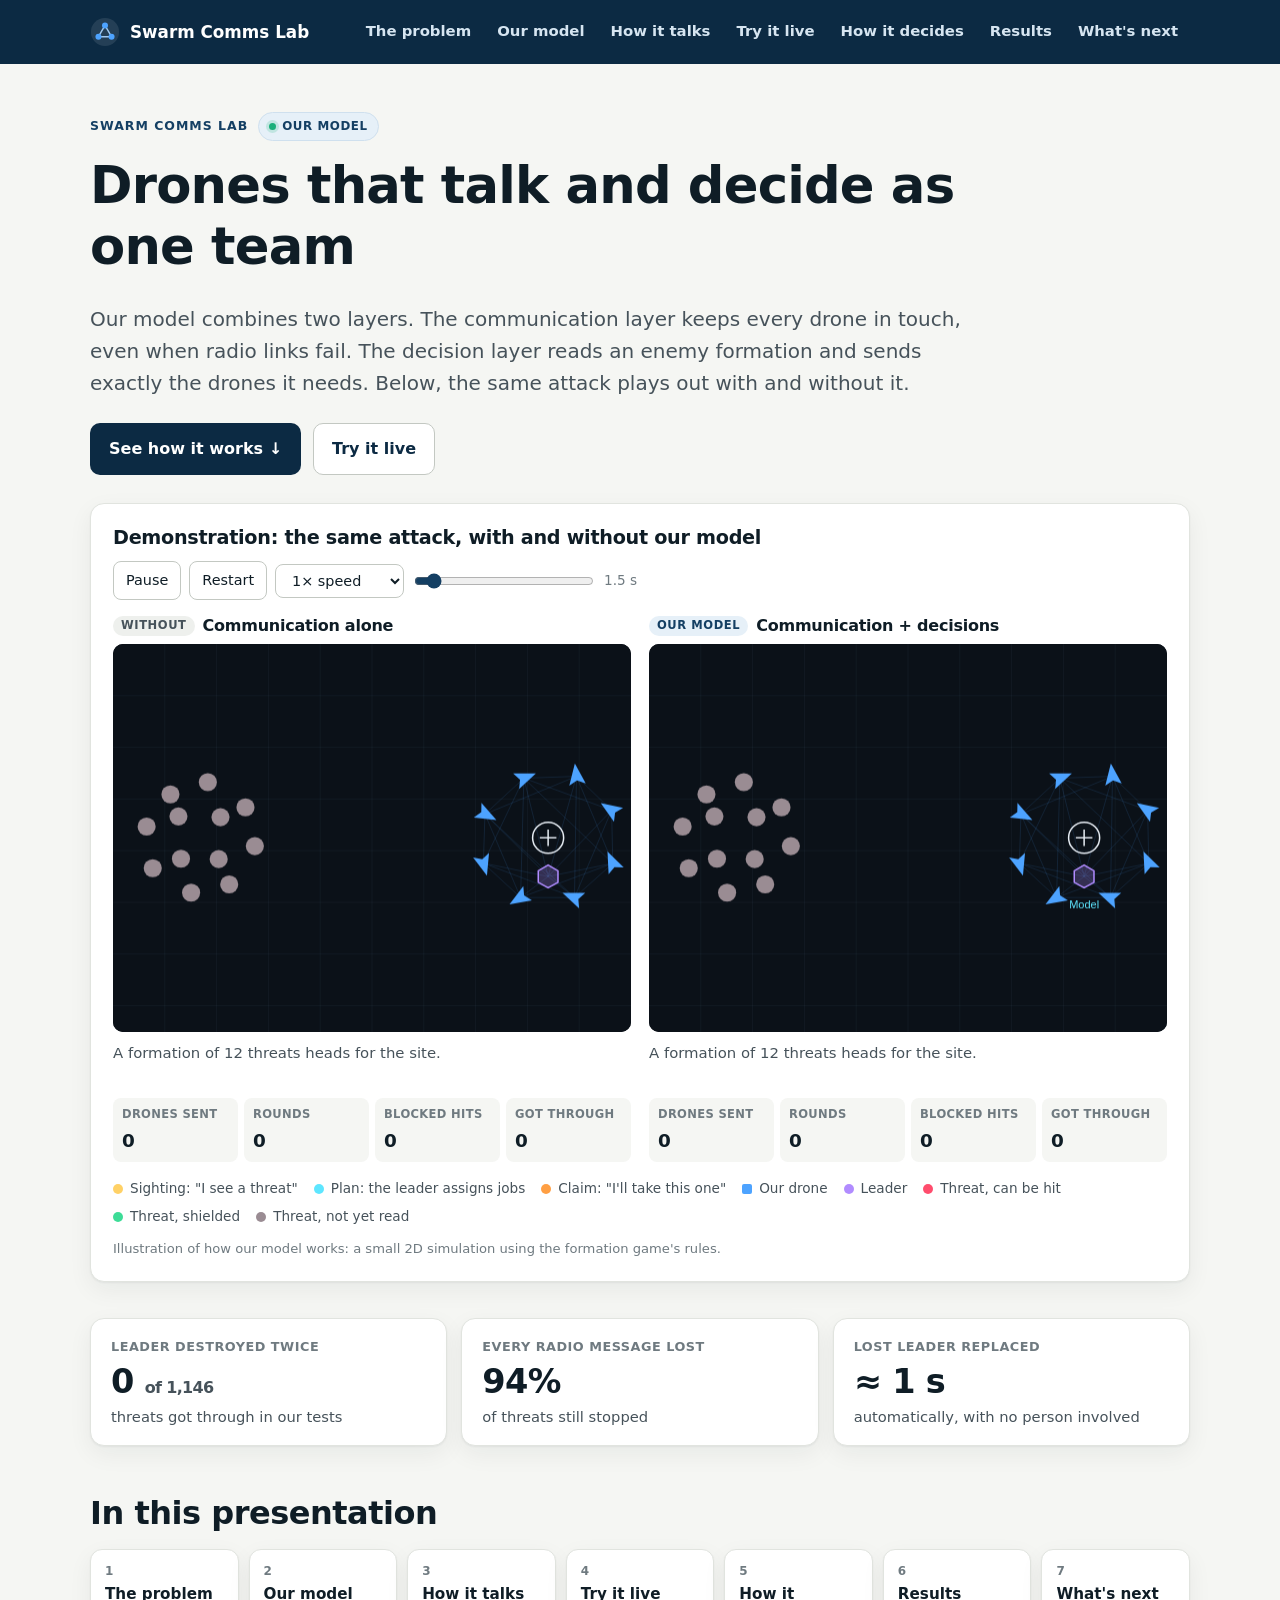
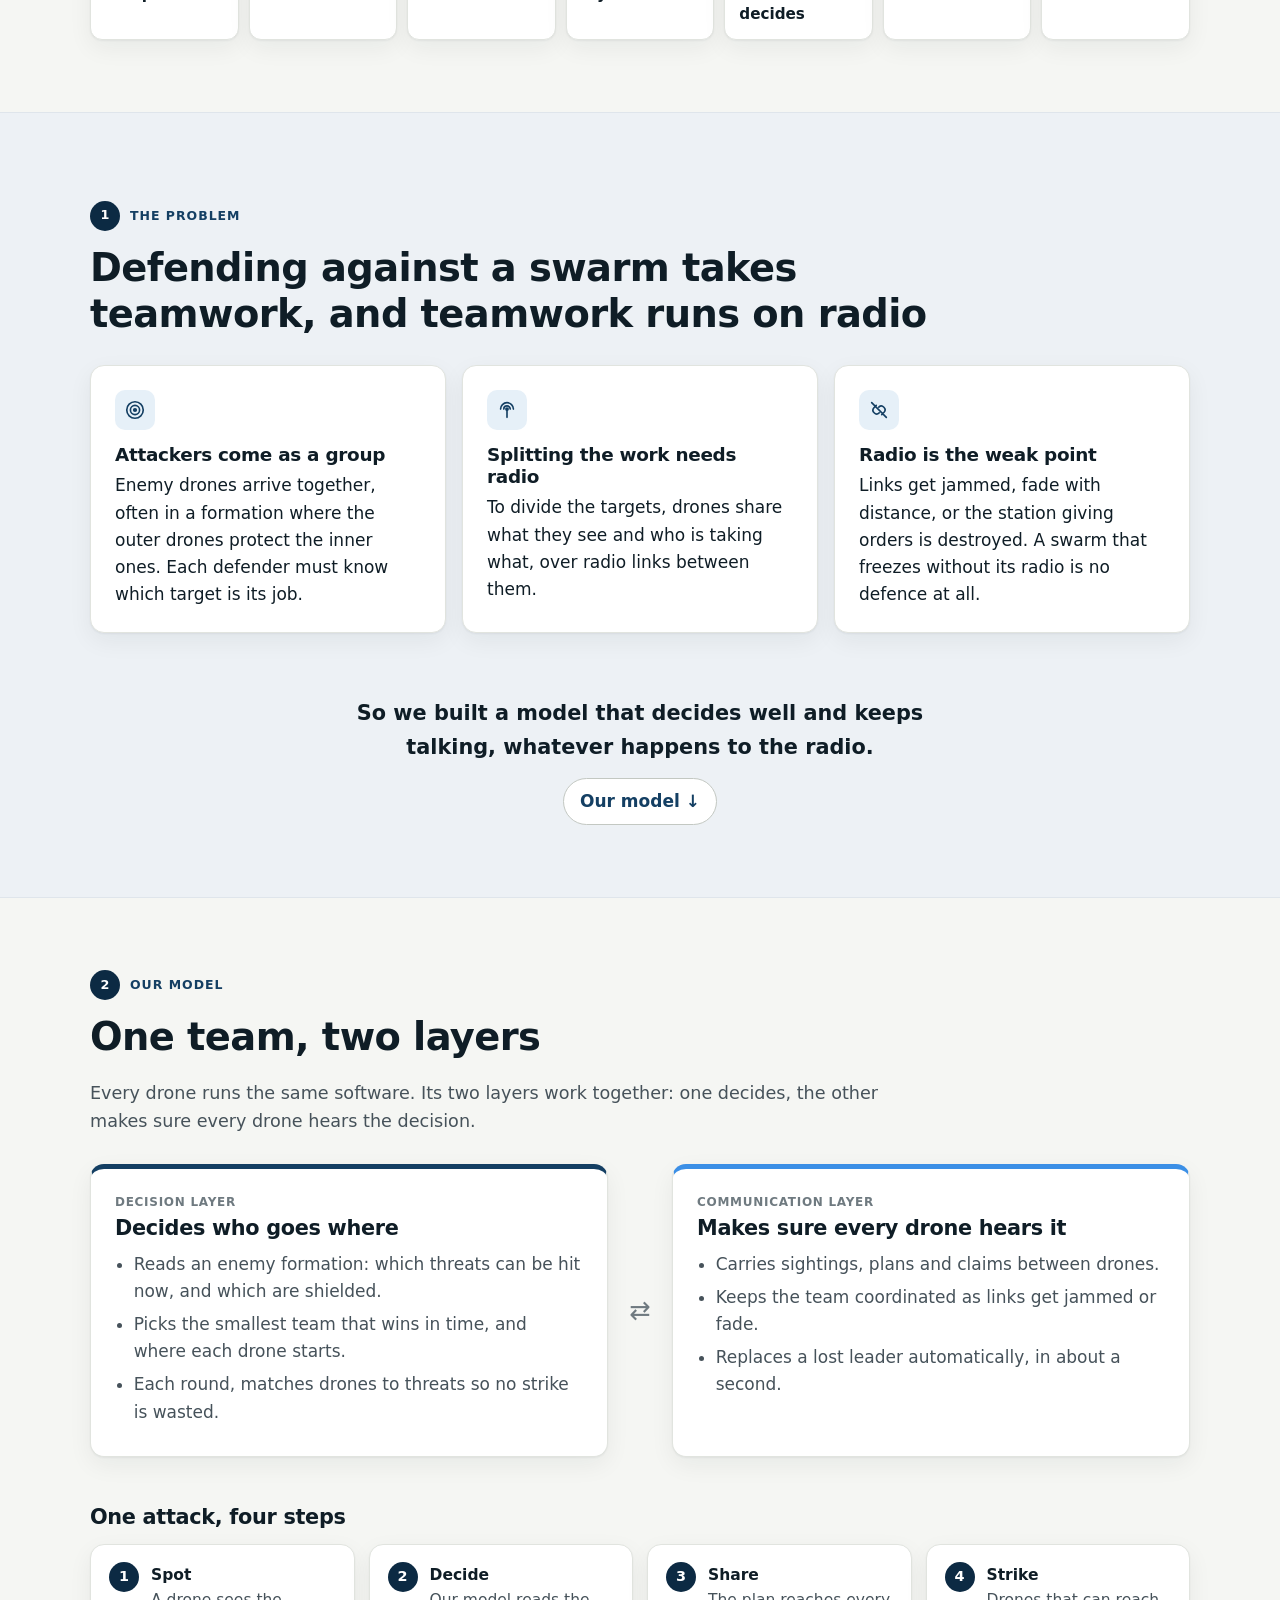
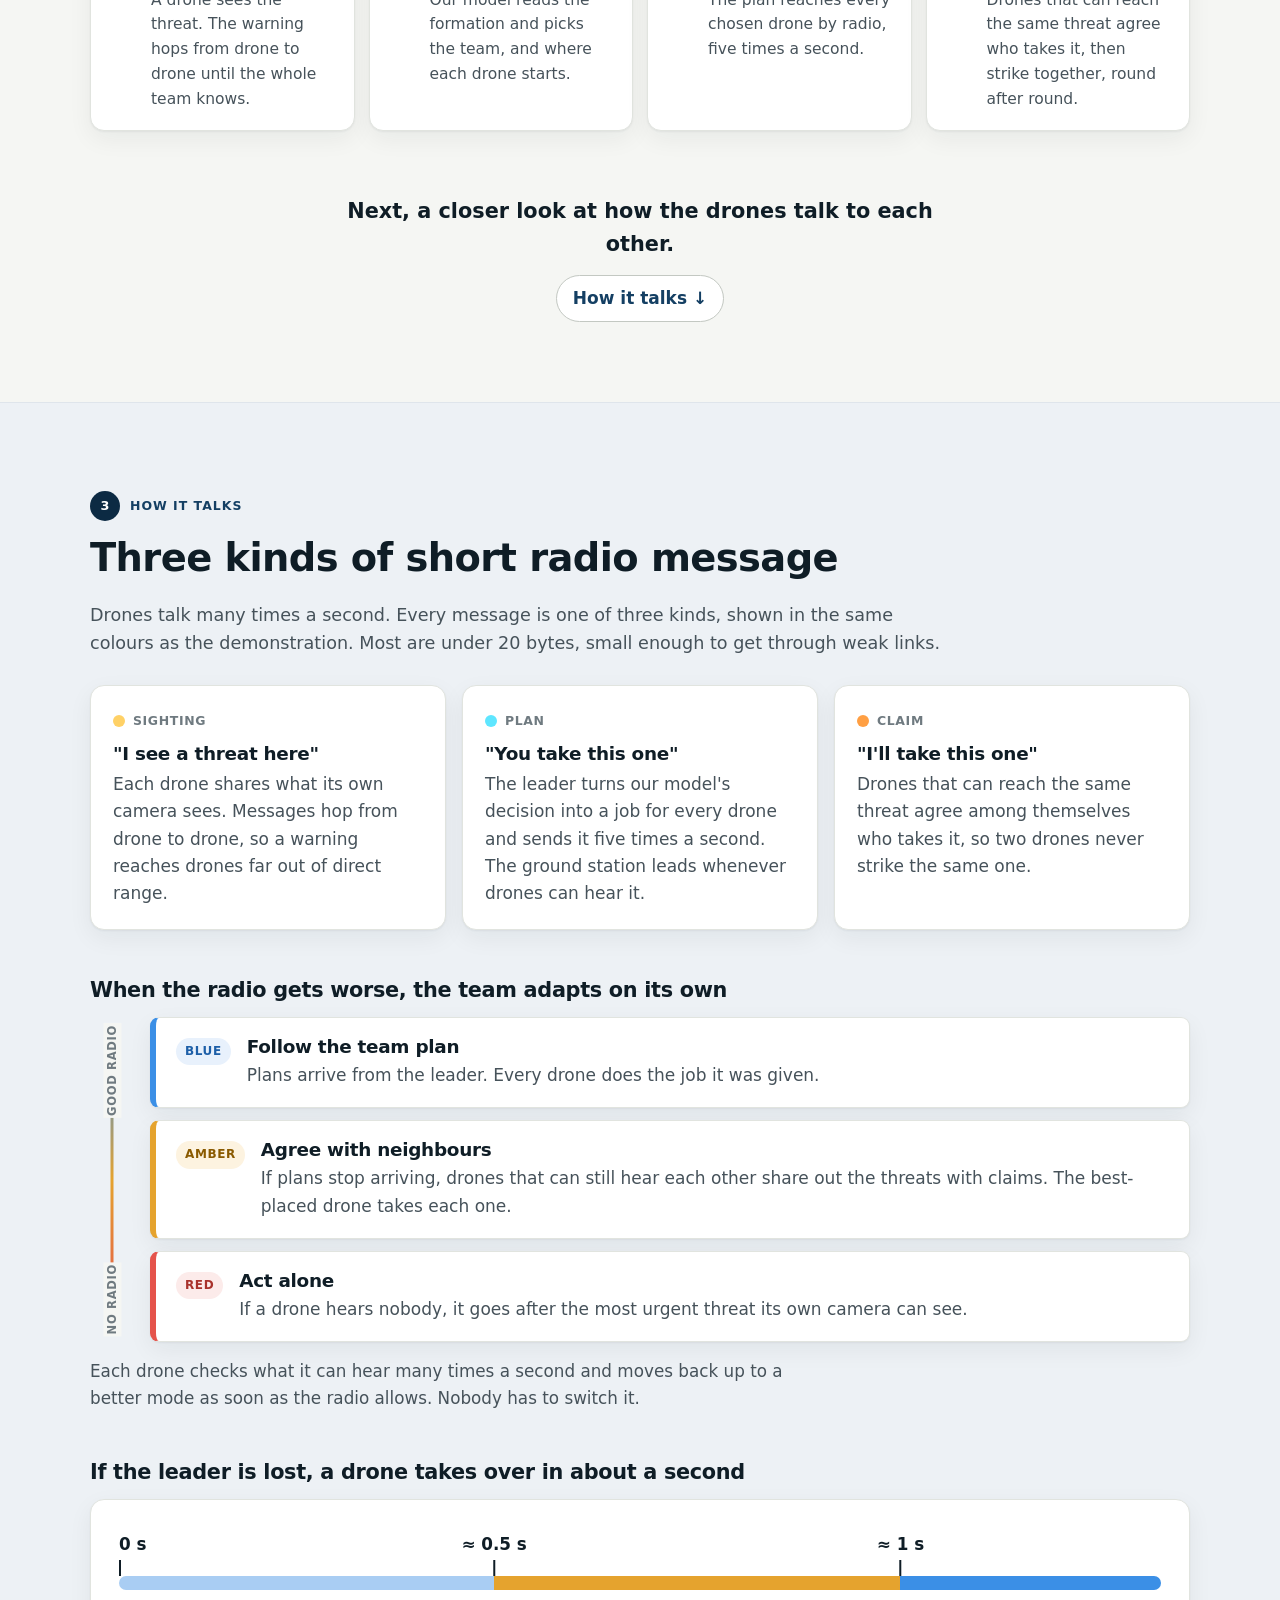
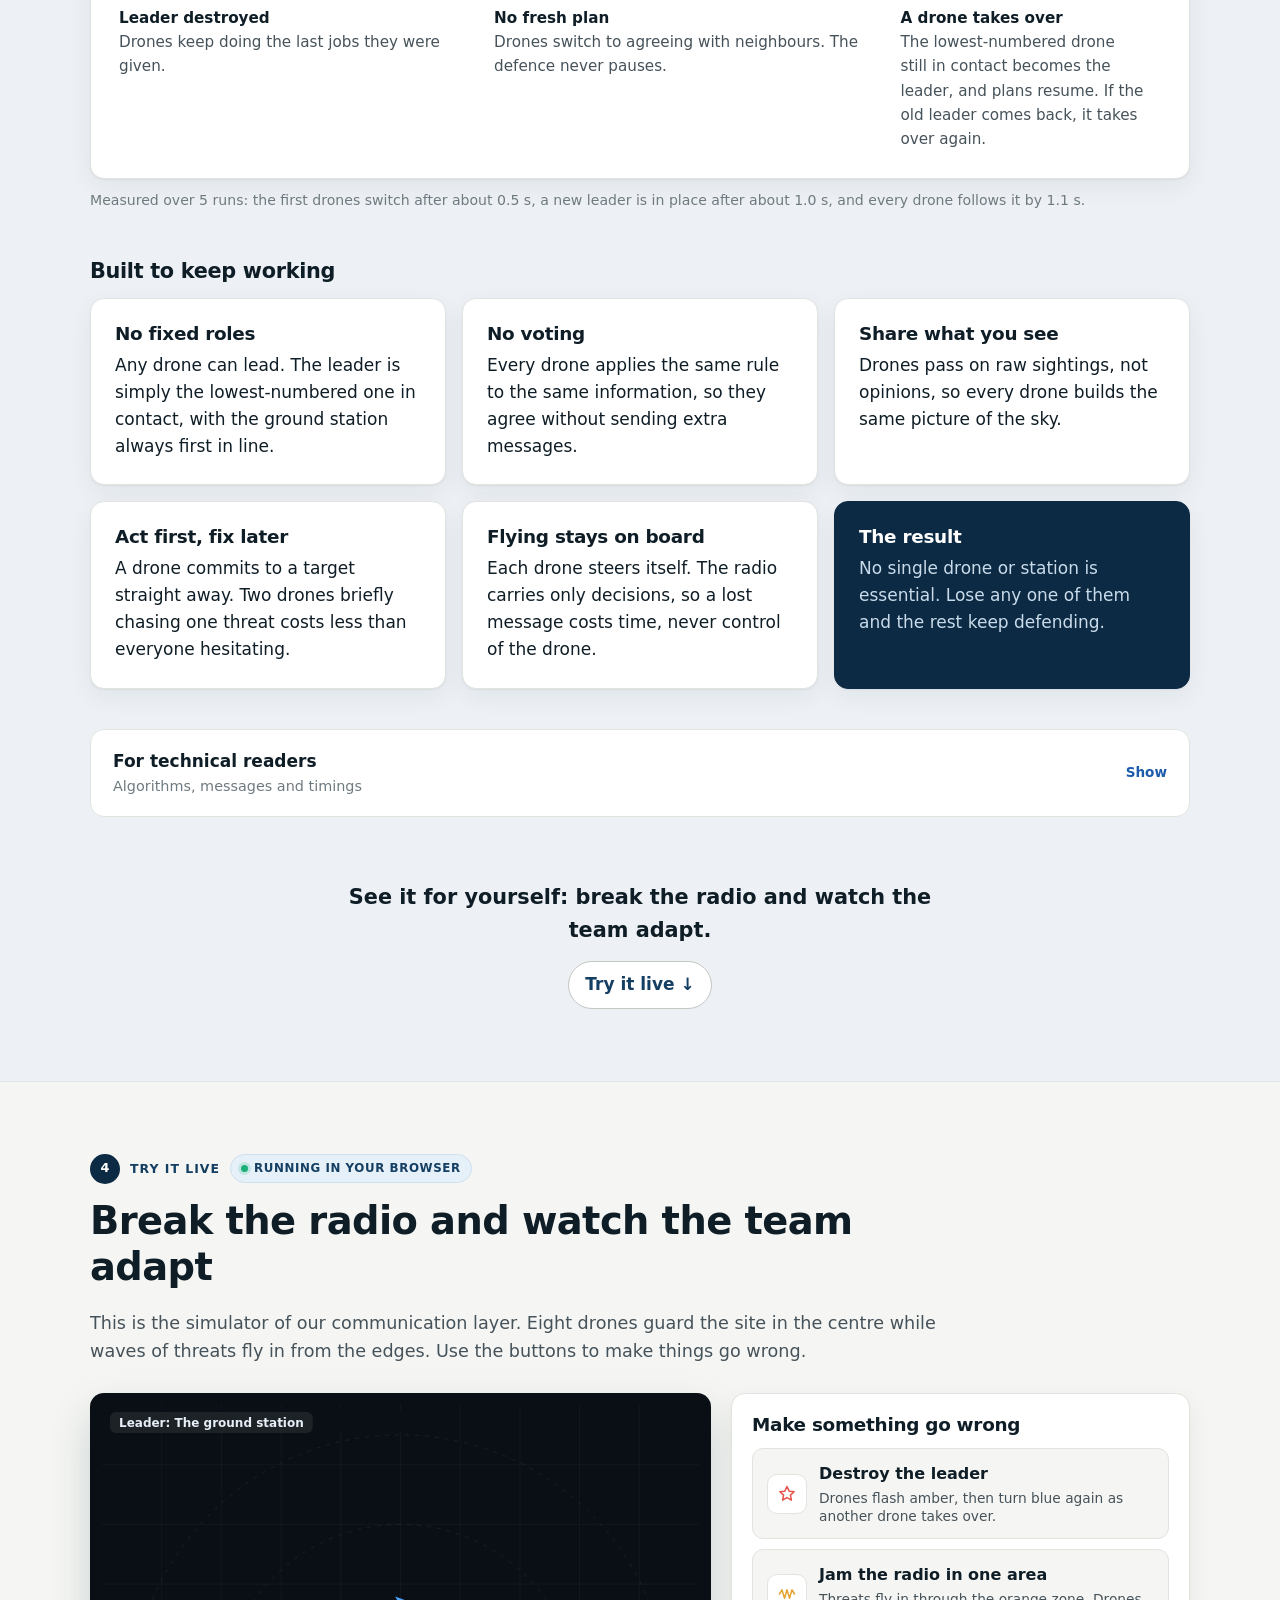
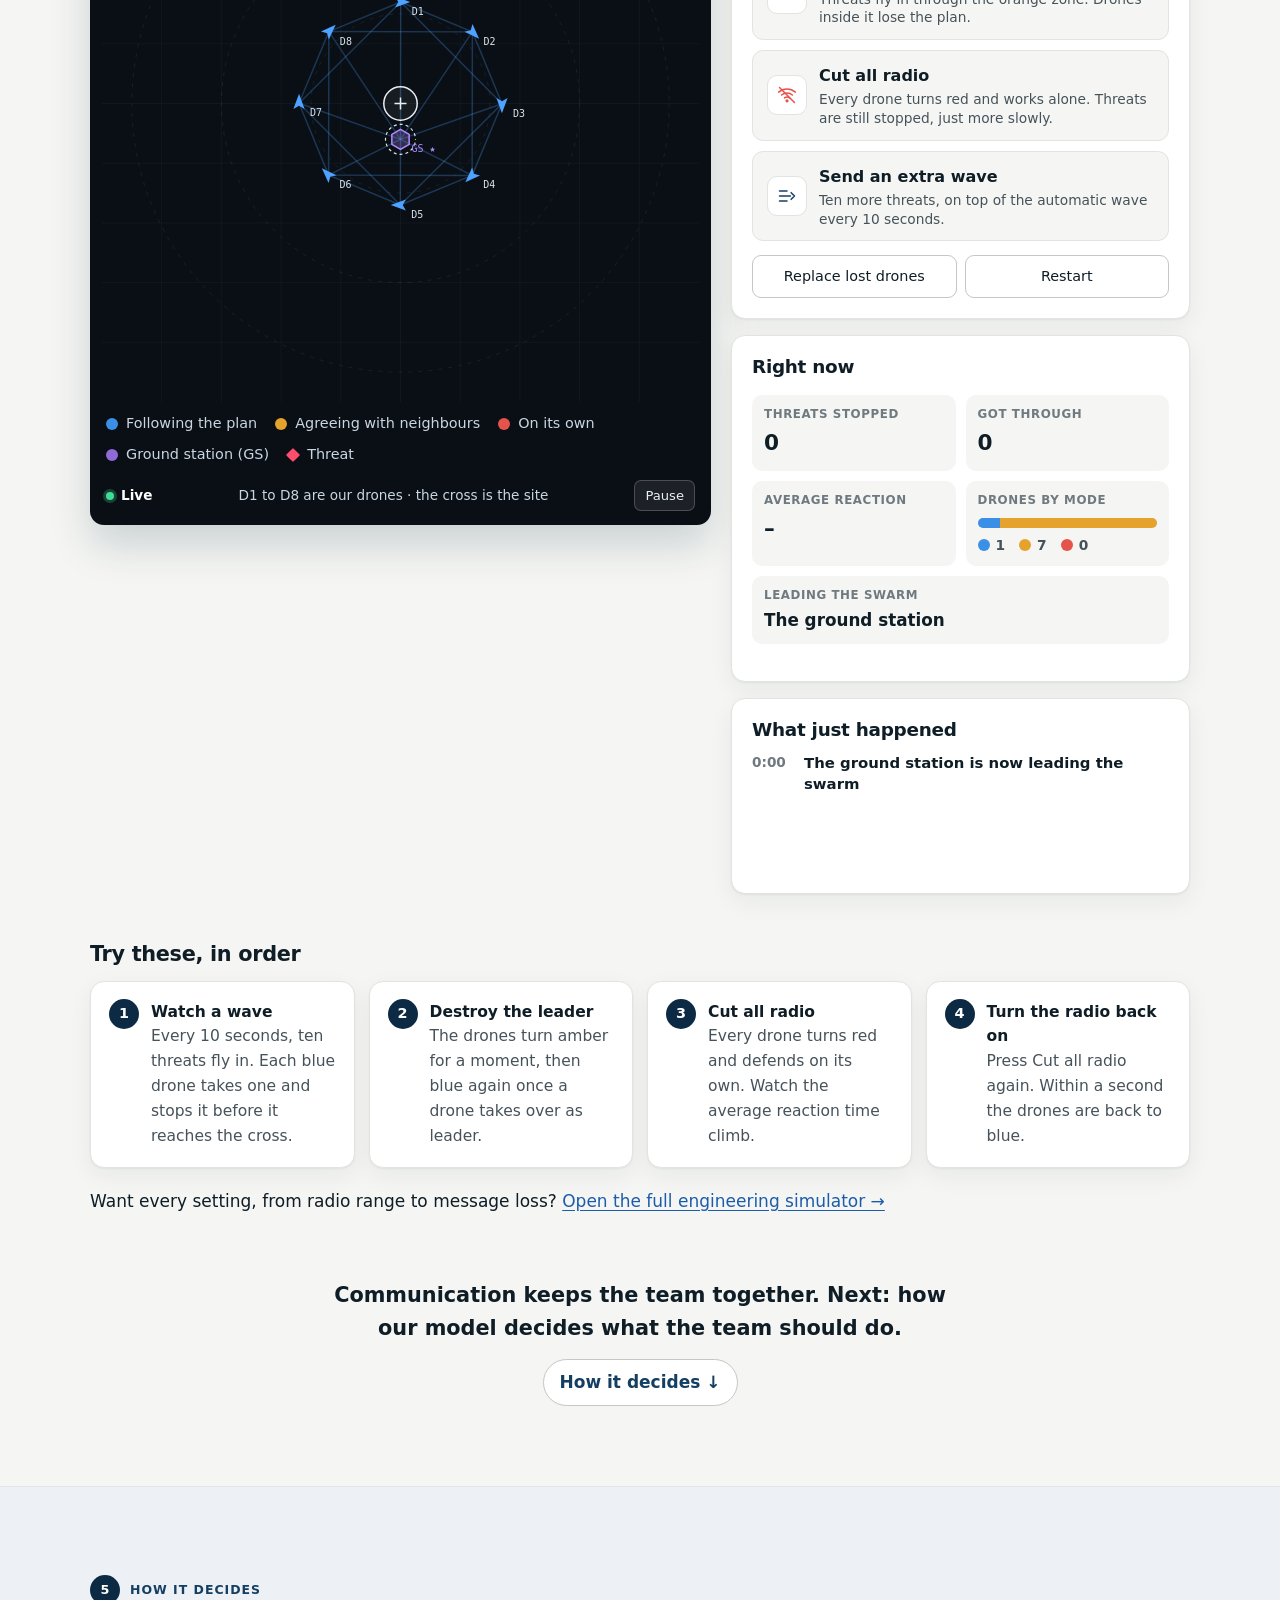
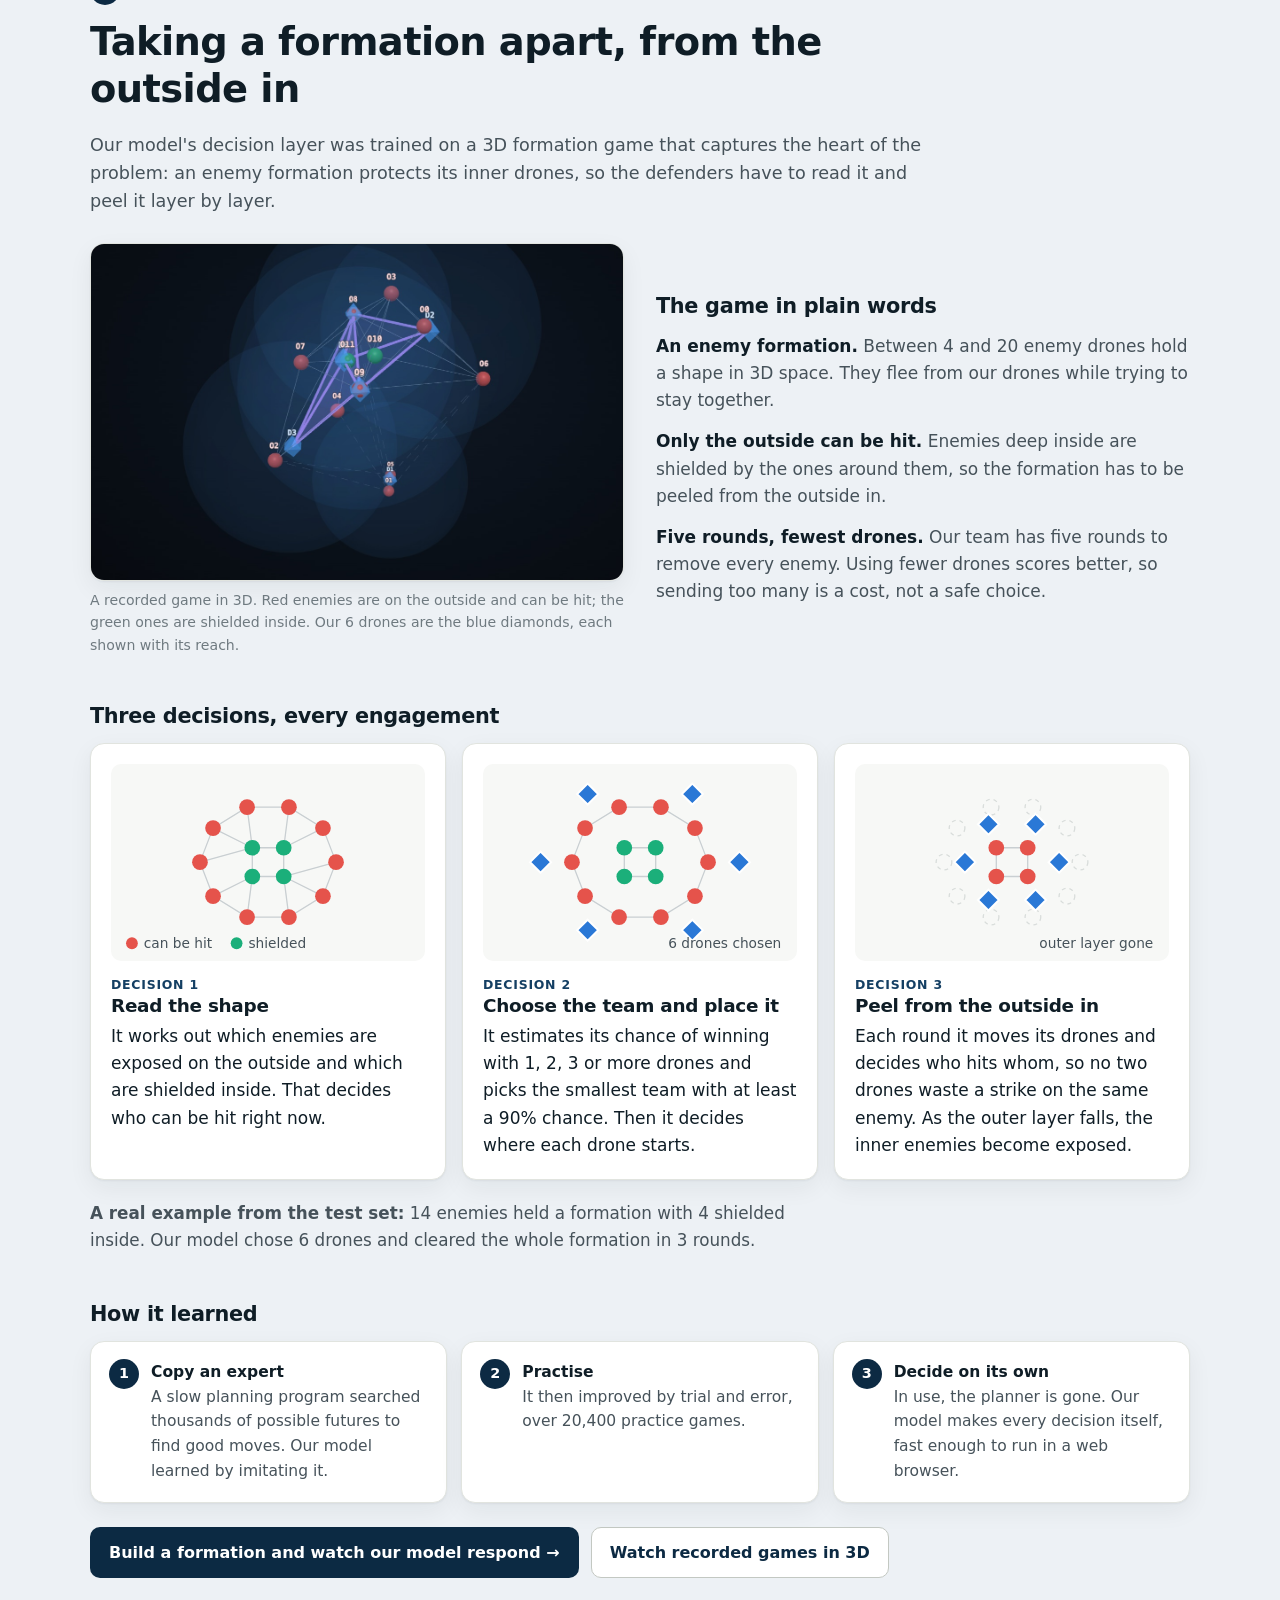
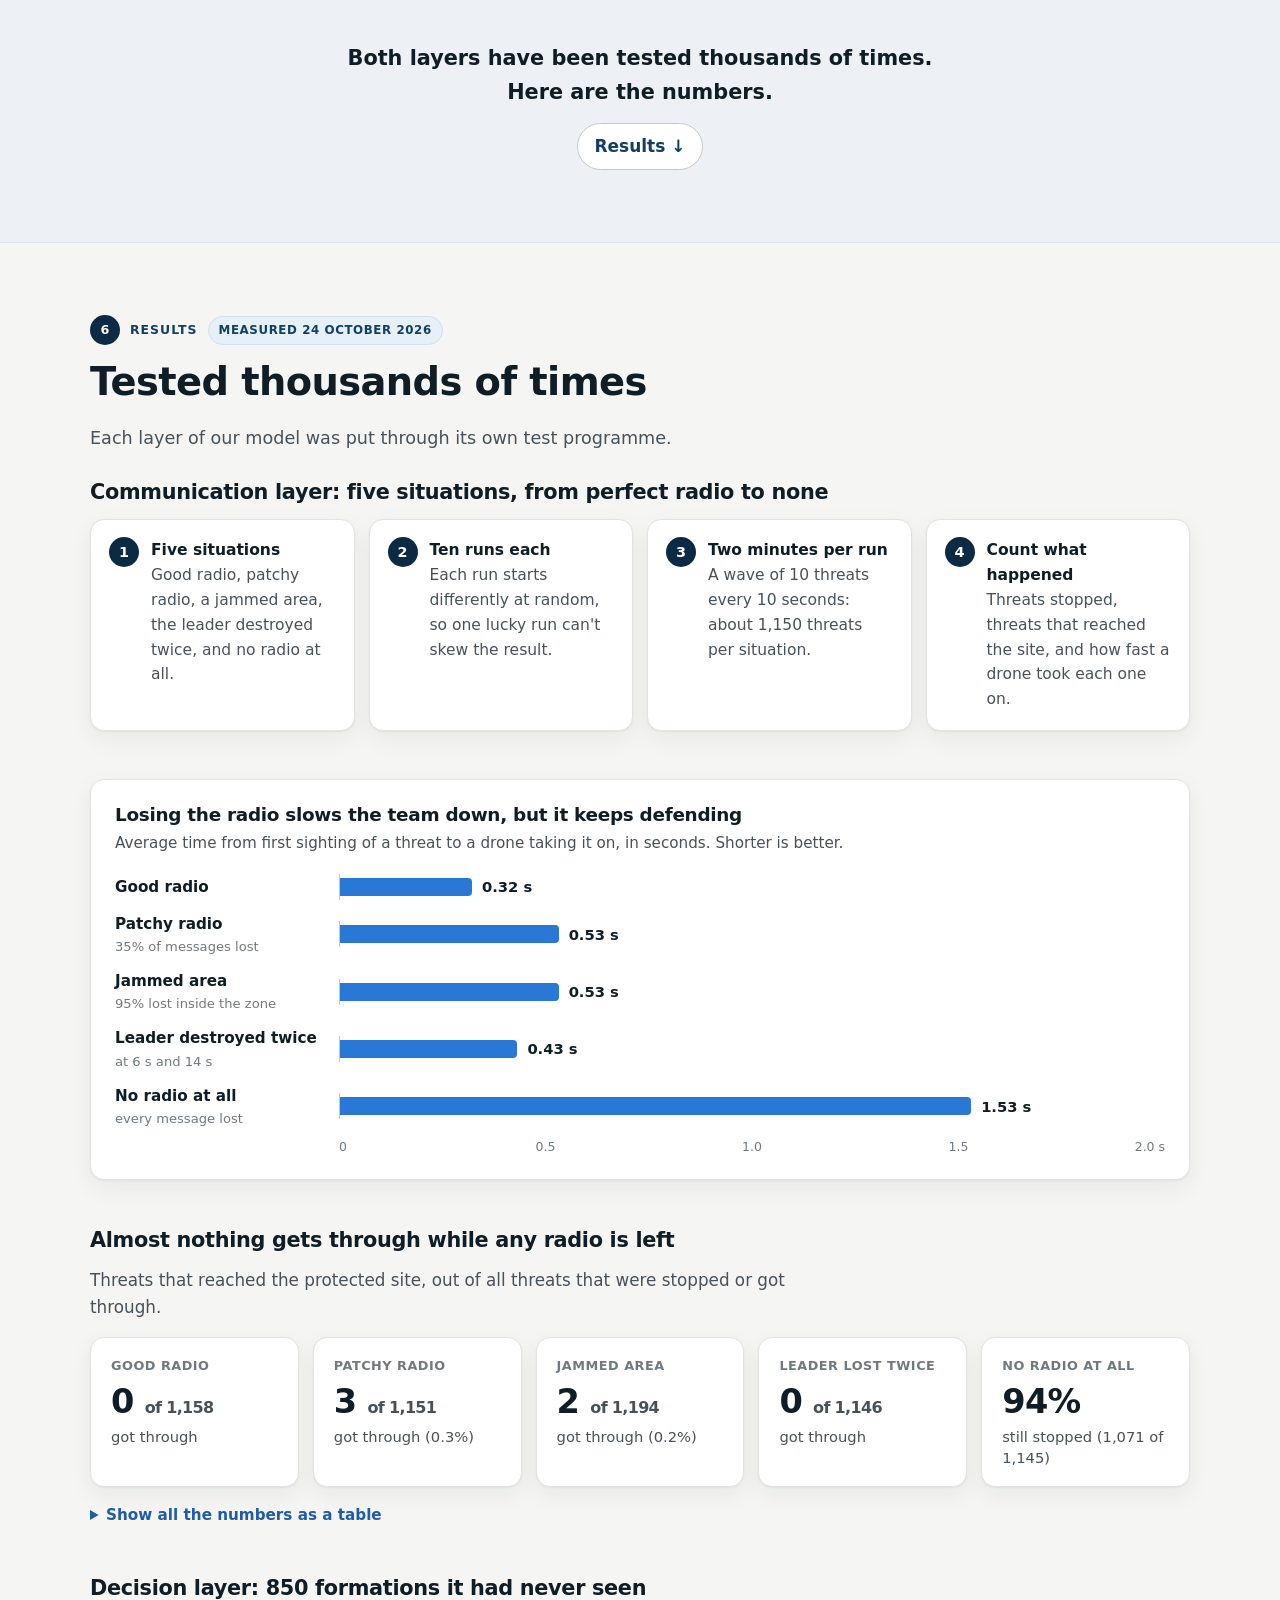
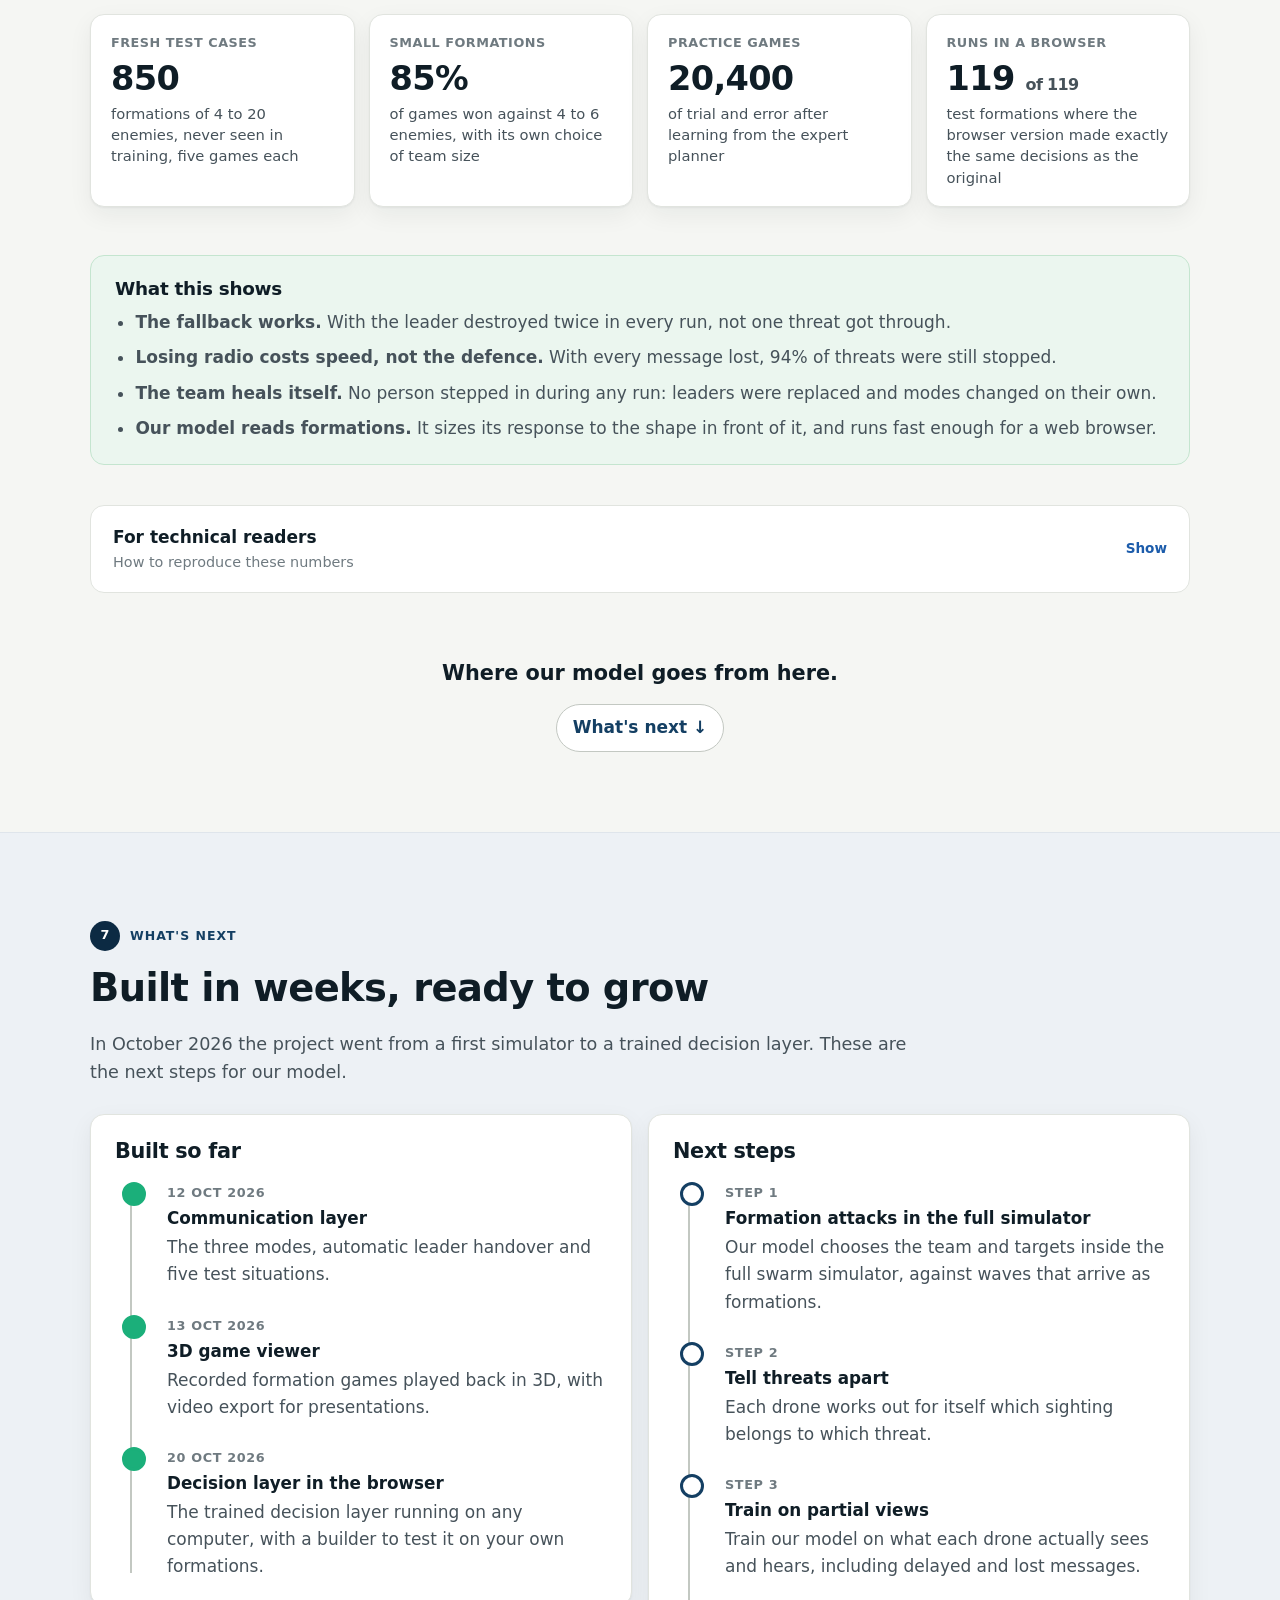
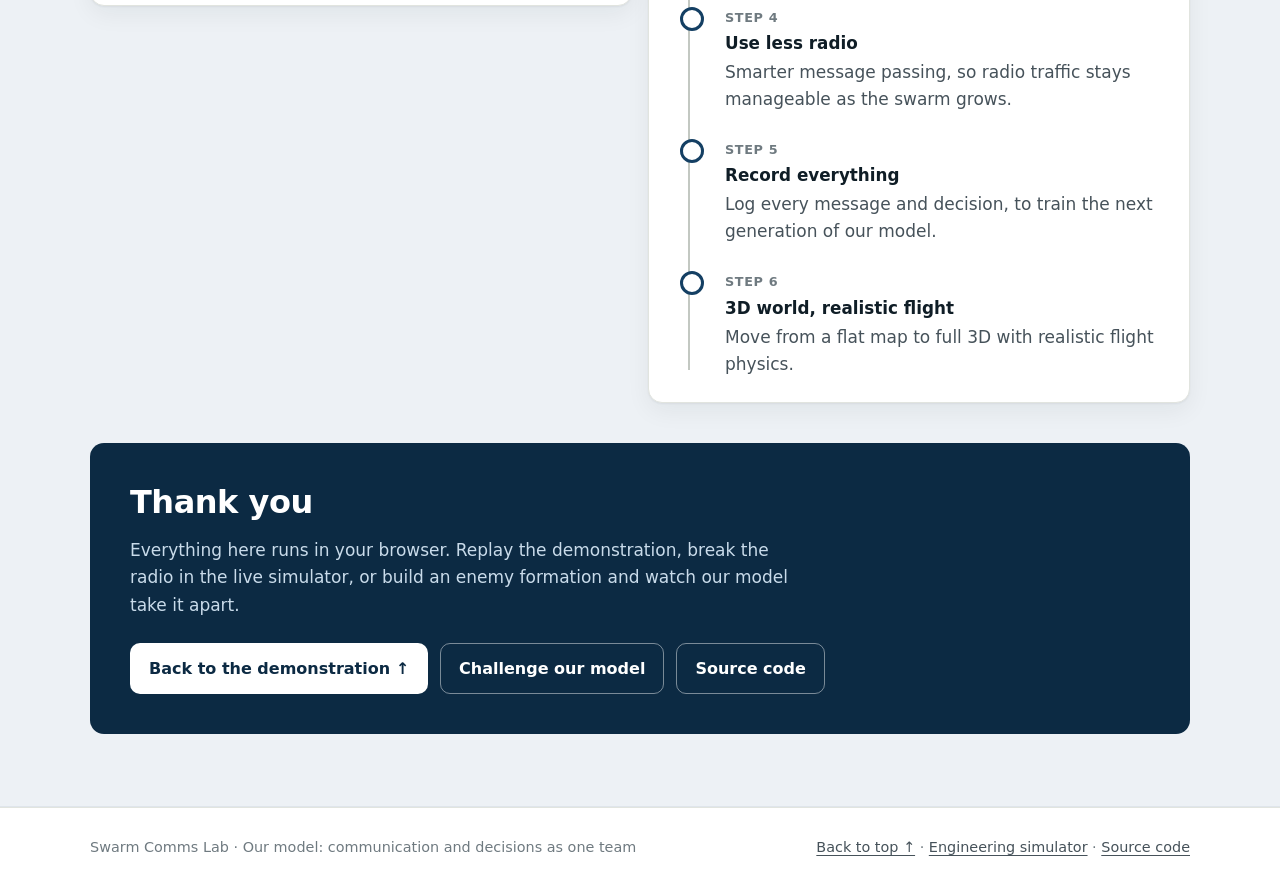
==== commit c1a5fd12: "Turn the investor site into a one-page presentation of our model Renames investors/ to presentation/" ====
--- a/investors/index.html
+++ b/investors/index.html
@@ -2,156 +2,13 @@
 <html lang="en">
 <head>
 <meta charset="utf-8">
-<meta name="viewport" content="width=device-width, initial-scale=1">
-<title>Swarm Comms Lab · A drone swarm that keeps defending when its radio fails</title>
-<meta name="description" content="Software that keeps a team of defensive drones working together, even when the radio is jammed or the leader is lost.">
-<link rel="stylesheet" href="assets/site.css">
-<script src="assets/site.js" defer></script>
-<script type="module" src="assets/demo.js"></script>
+<title>Moved to the Swarm Comms Lab presentation</title>
+<meta name="robots" content="noindex">
+<link rel="canonical" href="../presentation/">
+<meta http-equiv="refresh" content="0; url=../presentation/">
+<script>location.replace('../presentation/');</script>
 </head>
 <body>
-<a class="skip" href="#main">Skip to content</a>
-<header class="site-header">
-  <div class="wrap">
-    <a class="brand" href="index.html"><svg viewBox="0 0 32 32" aria-hidden="true"><circle cx="16" cy="16" r="15" fill="#fff" fill-opacity=".1"/><path d="M16 9 L9 21 L23 21 Z" fill="none" stroke="#9fc8ef" stroke-width="1.6"/><circle cx="16" cy="9" r="3.2" fill="#4da3ff"/><circle cx="9" cy="21" r="3.2" fill="#4da3ff"/><circle cx="23" cy="21" r="3.2" fill="#4da3ff"/></svg>Swarm Comms Lab <span class="poc">Proof of concept</span></a>
-    <button class="menu-toggle" aria-expanded="false" aria-controls="site-nav">Menu</button>
-    <nav class="site-nav" id="site-nav" aria-label="Main">
-      <ul>
-        <li><a href="index.html" aria-current="page"><span class="step">1</span>Overview</a></li>
-        <li><a href="how-it-works.html"><span class="step">2</span>How it works</a></li>
-        <li><a href="live-demo.html"><span class="step">3</span>Live demo</a></li>
-        <li><a href="results.html"><span class="step">4</span>Results</a></li>
-        <li><a href="ai.html"><span class="step">5</span>The AI</a></li>
-        <li><a href="next.html"><span class="step">6</span>What's next</a></li>
-      </ul>
-    </nav>
-  </div>
-</header>
-<div class="notice"><div class="wrap"><b>Proof of concept.</b> Everything on this site runs in a computer simulation, including the live view below.</div></div>
-
-<main id="main">
-  <div class="wrap">
-    <section class="hero">
-      <div>
-        <div class="kicker">Overview <span class="chip"><span class="dot"></span>Live simulation</span></div>
-        <h1>A drone swarm that keeps defending when its radio fails</h1>
-        <p class="lead">Swarm Comms Lab is the software that lets a team of defensive drones work together. When the radio is good, they act as one team. When it is jammed or their leader is lost, they keep going: slower, but never stopped.</p>
-        <div class="actions">
-          <a class="btn btn-primary" href="live-demo.html">Try the live demo →</a>
-          <a class="btn btn-ghost" href="how-it-works.html">How it works</a>
-        </div>
-      </div>
-      <div class="hero-visual" data-demo>
-        <div class="radar-card">
-          <canvas aria-label="Live simulation: eight drones defend a site in the centre against incoming threats"></canvas>
-          <ul class="legend on-dark" style="padding:10px 4px 2px">
-            <li><span class="sw m3"></span>Following the plan</li>
-            <li><span class="sw m2"></span>Agreeing with neighbours</li>
-            <li><span class="sw m1"></span>On its own</li>
-            <li><span class="sw enemy"></span>Threat</li>
-          </ul>
-          <div class="radar-caption"><span class="live">Live</span><span>8 drones guard the site in the centre</span><button type="button" data-action="play">Pause</button></div>
-        </div>
-      </div>
-    </section>
-  </div>
-
-  <section class="section">
-    <div class="wrap">
-      <h2>The problem: teamwork runs on radio</h2>
-      <div class="grid-3">
-        <div class="card">
-          <div class="icon-badge"><svg viewBox="0 0 24 24" fill="none" stroke="currentColor" stroke-width="1.8" stroke-linecap="round" aria-hidden="true"><circle cx="12" cy="12" r="9"/><circle cx="12" cy="12" r="5"/><circle cx="12" cy="12" r="1.4" fill="currentColor"/></svg></div>
-          <h3>Threats arrive together</h3>
-          <p>Several attackers come in at once. Each defending drone must know which one is its job, so two don't chase the same target while another slips through.</p>
-        </div>
-        <div class="card">
-          <div class="icon-badge"><svg viewBox="0 0 24 24" fill="none" stroke="currentColor" stroke-width="1.8" stroke-linecap="round" aria-hidden="true"><path d="M5 11a7 7 0 0 1 14 0M8.5 11a3.5 3.5 0 0 1 7 0"/><circle cx="12" cy="11" r="1.2" fill="currentColor"/><path d="M12 12.5V20"/></svg></div>
-          <h3>Splitting the work needs radio</h3>
-          <p>To divide the targets, drones share what they see and who is taking what, over radio links between them.</p>
-        </div>
-        <div class="card">
-          <div class="icon-badge"><svg viewBox="0 0 24 24" fill="none" stroke="currentColor" stroke-width="1.8" stroke-linecap="round" aria-hidden="true"><path d="M9 7 6.5 9.5a4 4 0 0 0 5.7 5.6M15 17l2.5-2.5a4 4 0 0 0-5.7-5.6M4 4l16 16"/></svg></div>
-          <h3>Radio is the weak point</h3>
-          <p>Links get jammed, fade with distance, or the station giving orders is destroyed. A swarm that freezes without its radio is no defence at all.</p>
-        </div>
-      </div>
-    </div>
-  </section>
-
-  <section class="section">
-    <div class="wrap">
-      <h2>Our answer: three modes, picked automatically</h2>
-      <p class="intro">Every drone runs the same program. Many times a second it checks what it can still hear, then uses the best of three modes. Nobody has to switch it.</p>
-      <div class="ladder">
-        <div class="axis" aria-hidden="true"><span>Good radio</span><span>No radio</span></div>
-        <div class="mode m3"><span class="tag">Blue</span><h3>Follow the team plan</h3><p>A leader works out the best job for every drone and sends the plan five times a second.</p></div>
-        <div class="mode m2"><span class="tag">Amber</span><h3>Agree with neighbours</h3><p>If the plan stops arriving, drones that can still hear each other share out the threats. The best-placed drone takes each one.</p></div>
-        <div class="mode m1"><span class="tag">Red</span><h3>Act alone</h3><p>If a drone hears nobody, it goes after the most urgent threat its own camera can see.</p></div>
-      </div>
-      <p class="intro" style="margin-top:20px">If the leader is destroyed, another drone takes over by itself in about one second. <a href="live-demo.html">Try it in the live demo</a>.</p>
-    </div>
-  </section>
-
-  <section class="section">
-    <div class="wrap">
-      <h2>What the tests show</h2>
-      <p class="intro">We ran each situation 10 times for 2 simulated minutes, about 1,150 incoming threats per situation.</p>
-      <div class="stats">
-        <div class="stat"><div class="label">Good radio</div><div class="value">0 <small>of 1,158</small></div><div class="note">threats got through</div></div>
-        <div class="stat"><div class="label">Leader destroyed twice</div><div class="value">0 <small>of 1,146</small></div><div class="note">threats got through, with the leader lost at 6 s and again at 14 s in every run</div></div>
-        <div class="stat"><div class="label">No radio at all</div><div class="value">94%</div><div class="note">of threats still stopped (1,071 of 1,145)</div></div>
-        <div class="stat"><div class="label">Reaction time</div><div class="value">0.3 s <small>→ 1.5 s</small></div><div class="note">from first sighting to a drone on the job, with good radio and with none</div></div>
-      </div>
-      <p style="margin-top:16px"><a href="results.html">See all results and what they don't show yet →</a></p>
-    </div>
-  </section>
-
-  <section class="section">
-    <div class="wrap">
-      <h2>Two parts of one system</h2>
-      <div class="grid-2">
-        <div class="card">
-          <div class="kicker" style="margin-bottom:8px">Part 1 · Working in simulation</div>
-          <h3>Communication</h3>
-          <p>Keeps the team coordinated as the radio gets worse, and replaces a lost leader automatically. This is what the live demo shows.</p>
-          <p><a href="live-demo.html">Open the live demo →</a></p>
-        </div>
-        <div class="card">
-          <div class="kicker" style="margin-bottom:8px">Part 2 · Trained and tested on its own</div>
-          <h3>Decision AI</h3>
-          <p>Decides how many drones to send against an enemy formation and where to place them. Tested in a 3D game; not yet connected to the communication part.</p>
-          <p><a href="ai.html">Meet the AI →</a></p>
-        </div>
-      </div>
-    </div>
-  </section>
-
-  <section class="section">
-    <div class="wrap">
-      <h2>Take the tour</h2>
-      <ol class="tour">
-        <li><a href="how-it-works.html"><b>How it works</b><span>The three modes, and what happens when the leader is lost.</span></a></li>
-        <li><a href="live-demo.html"><b>Live demo</b><span>Jam the radio or destroy the leader yourself.</span></a></li>
-        <li><a href="results.html"><b>Results</b><span>What 50 test runs show, and what they don't.</span></a></li>
-        <li><a href="ai.html"><b>The AI</b><span>How the swarm learns to take a formation apart.</span></a></li>
-        <li><a href="next.html"><b>What's next</b><span>Progress so far and the next steps.</span></a></li>
-      </ol>
-    </div>
-  </section>
-
-  <div class="wrap">
-    <nav class="pager" aria-label="Next page">
-      <a class="next primary" href="how-it-works.html"><span class="dir">Next</span><b>How it works →</b></a>
-    </nav>
-  </div>
-</main>
-
-<footer class="site-footer">
-  <div class="wrap">
-    <span>Swarm Comms Lab · Proof of concept, simulation only</span>
-    <span><a href="../index.html">Engineering simulator</a> · <a href="https://github.com/mailabhiramsrinivas-art/swarm-comms-lab">Source code</a></span>
-  </div>
-</footer>
+<p>This page has moved to the <a href="../presentation/">Swarm Comms Lab presentation</a>.</p>
 </body>
 </html>
